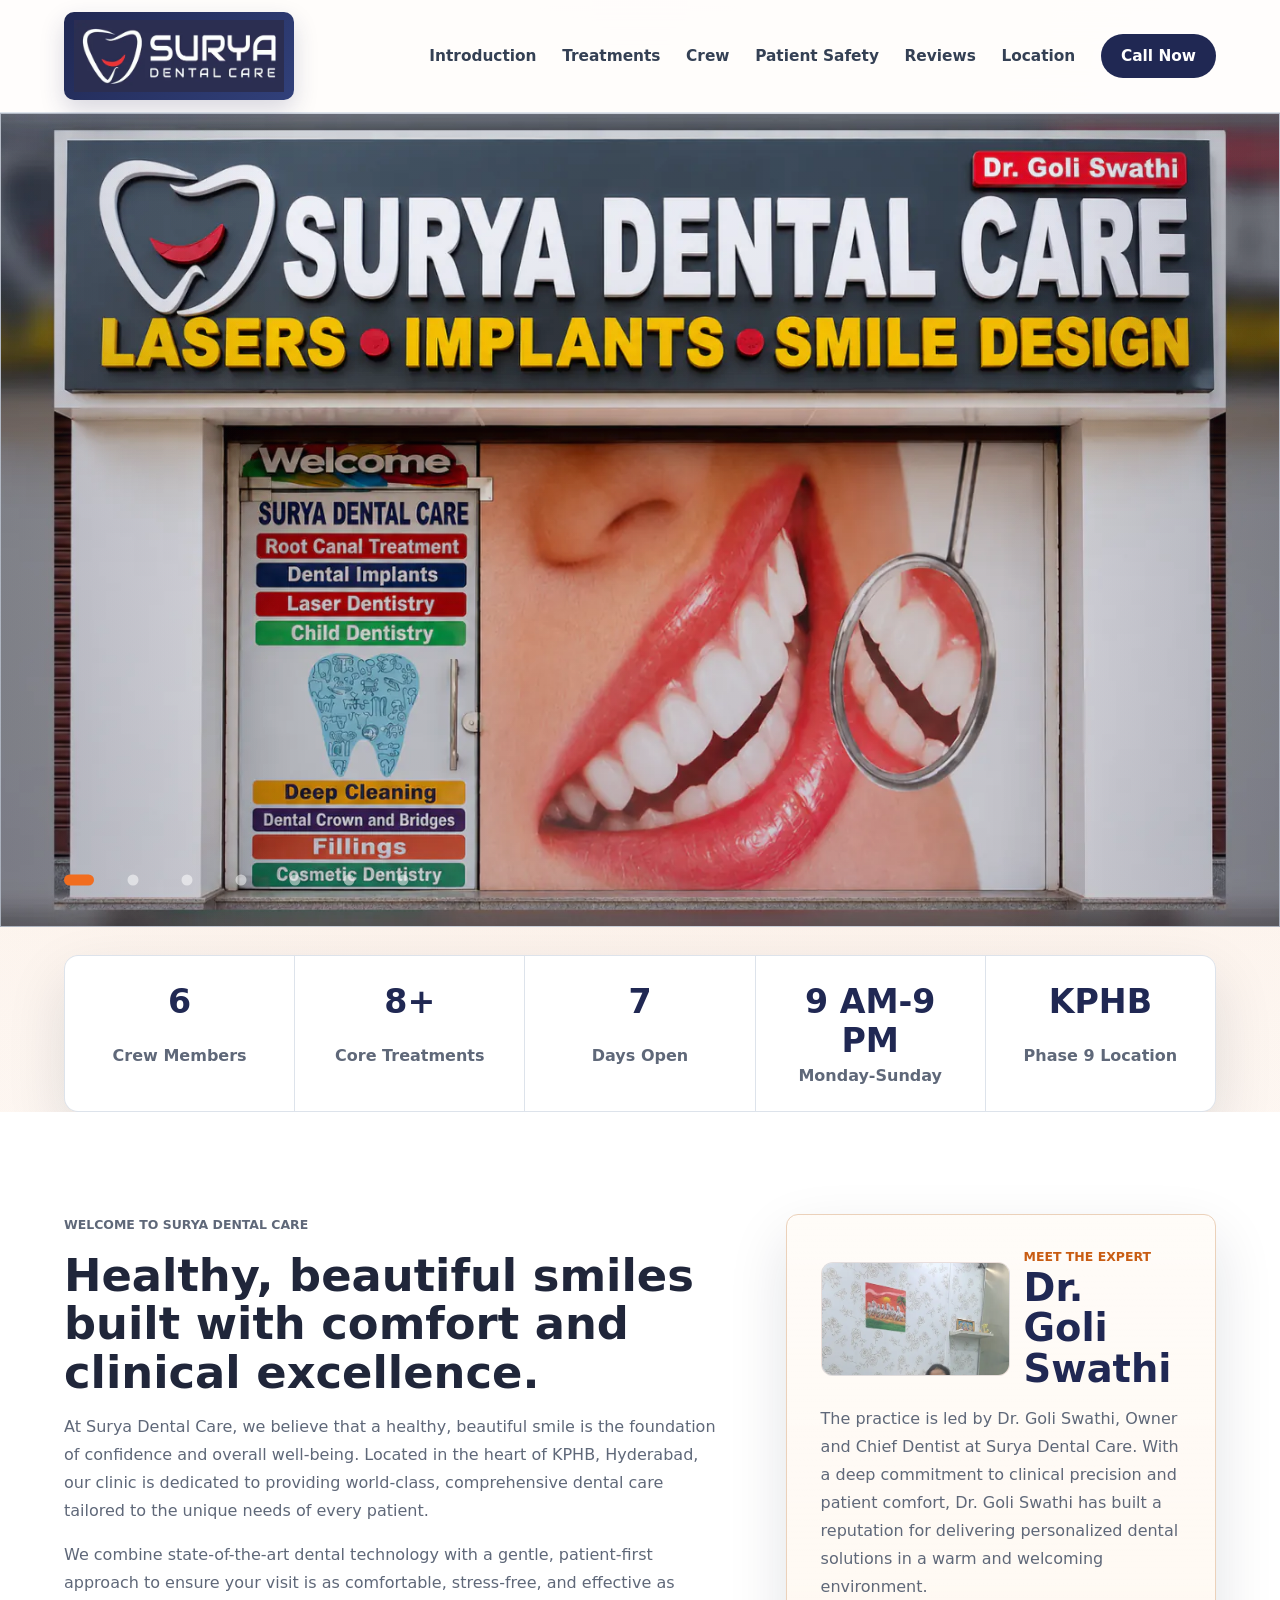
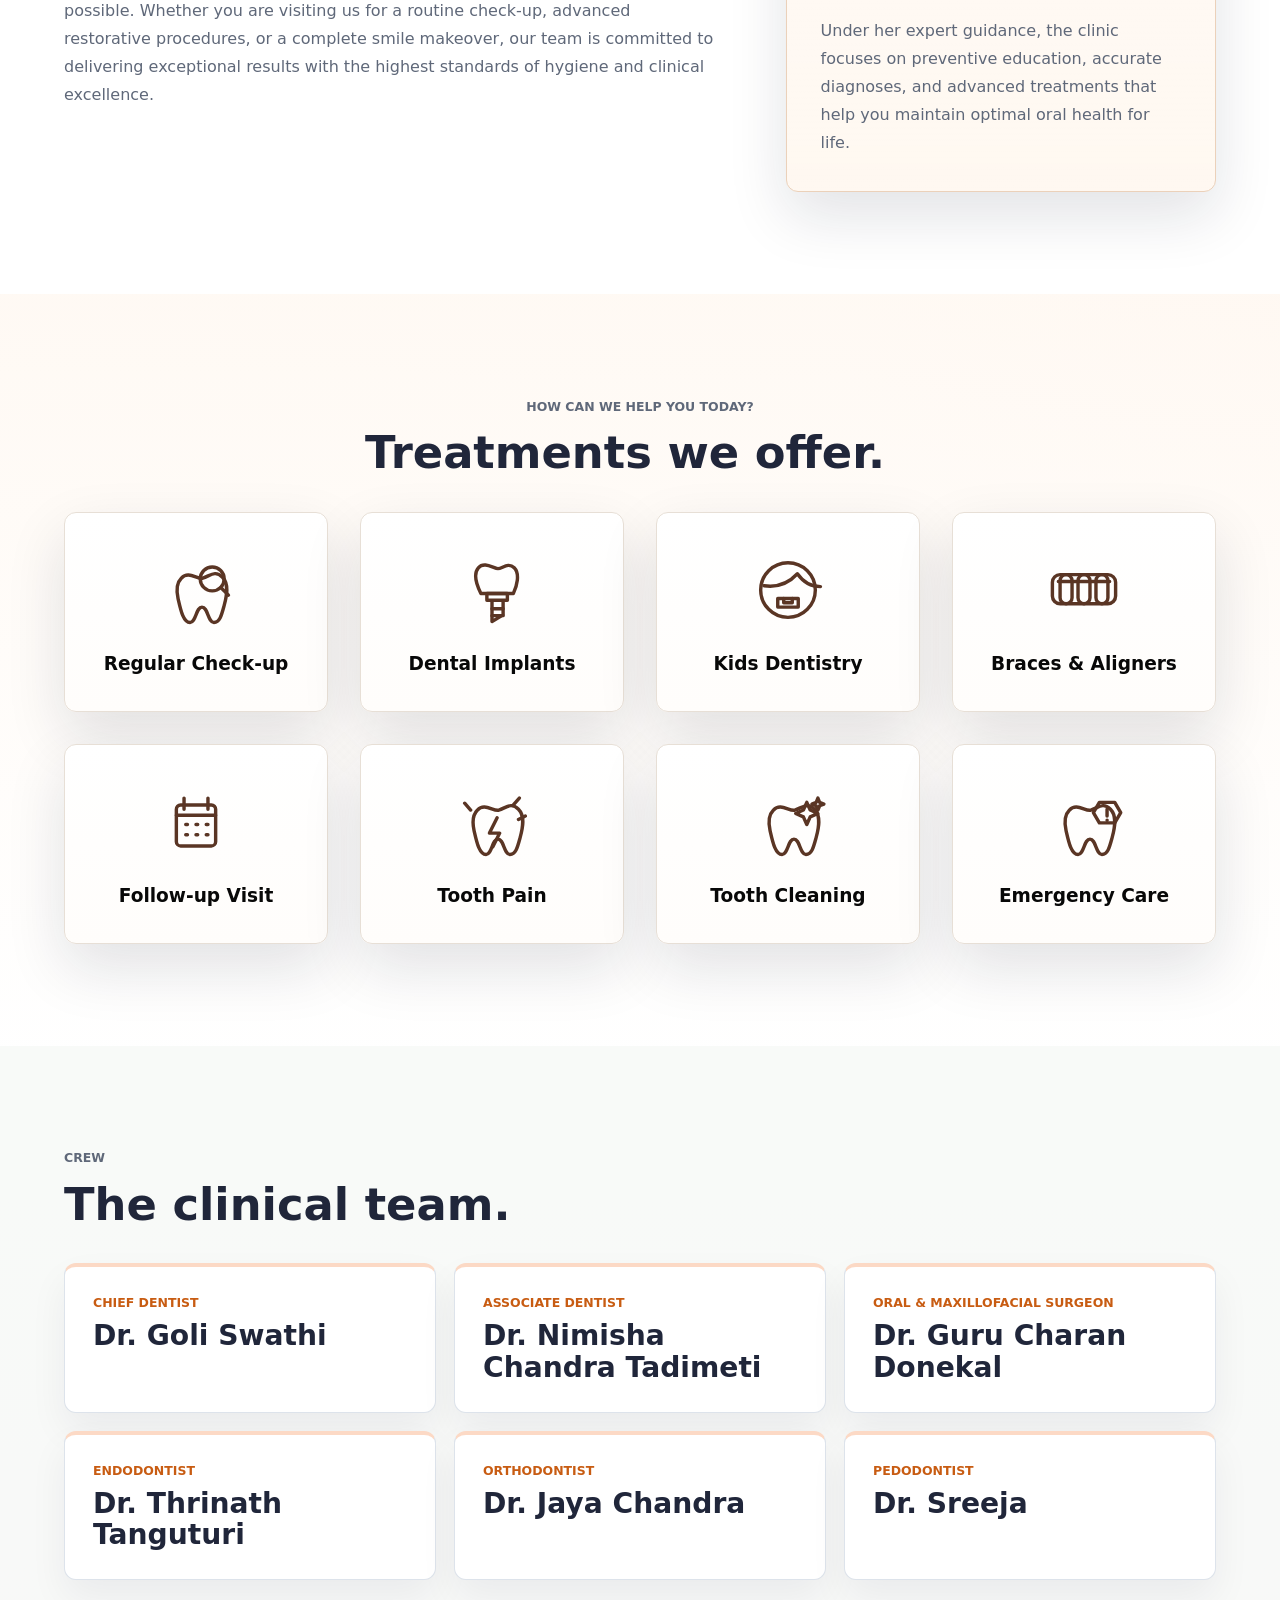
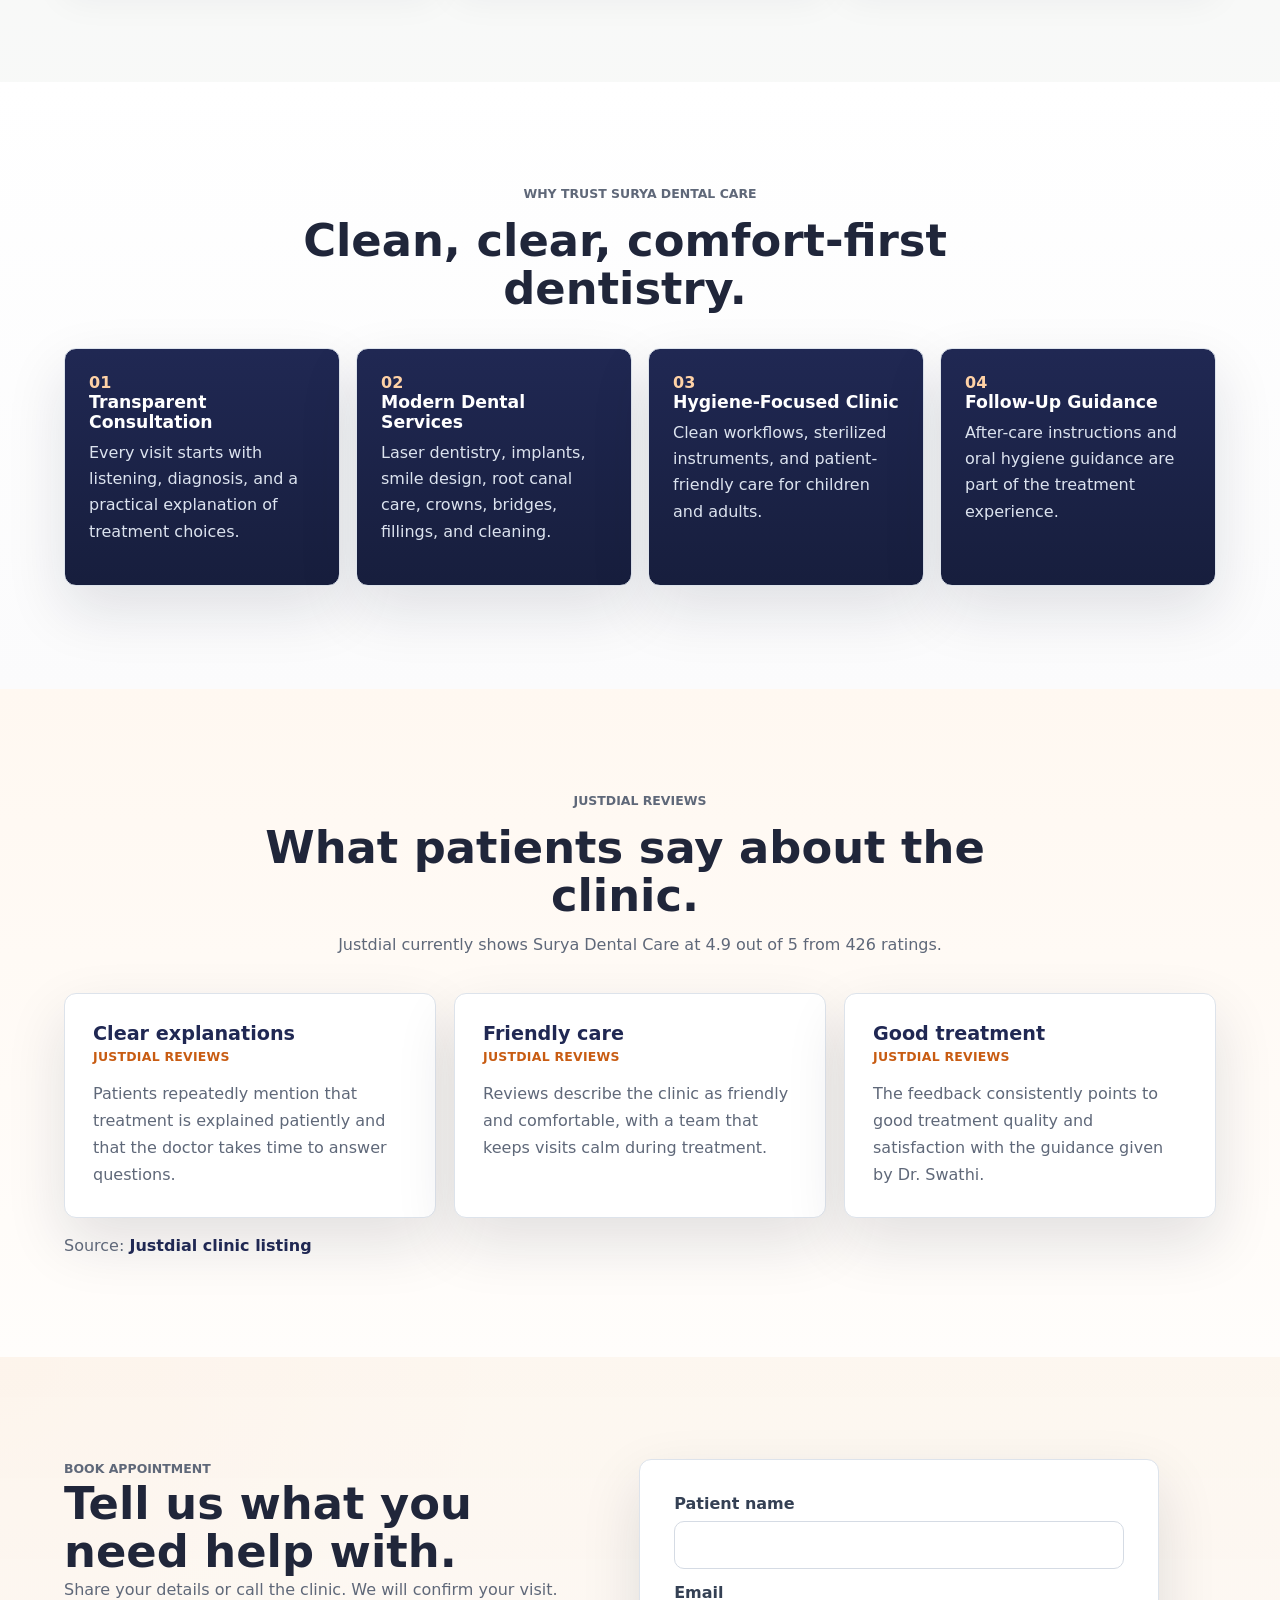
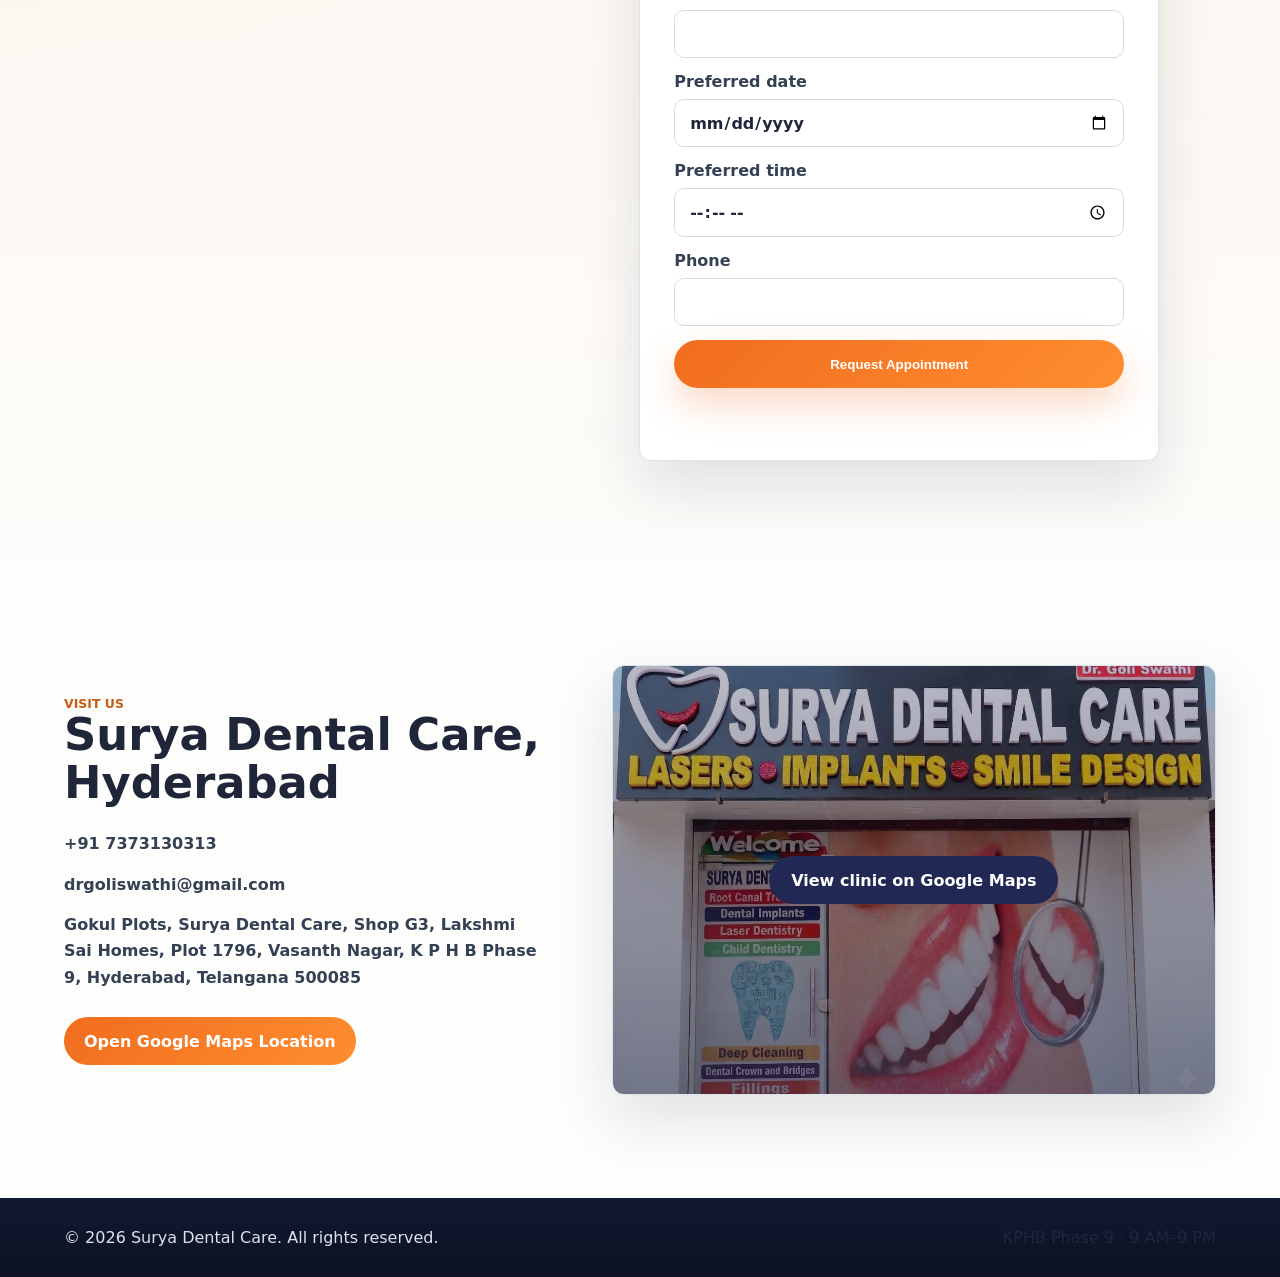
==== public/index.html @ 33db3f3d "Add the Surya Dental Care website for GitHub hosting. This is the first commit so the empty remote c" ====
<!doctype html>
<html lang="en">
  <head>
    <meta charset="utf-8">
    <meta name="viewport" content="width=device-width, initial-scale=1">
    <title>Surya Dental Care | Dental Clinic in KPHB, Hyderabad</title>
    <meta
      name="description"
      content="Surya Dental Care in KPHB Phase 9, Hyderabad offers laser dentistry, implants, smile design, root canal treatment, kids dentistry, crowns, bridges, fillings, and preventive care."
    >
    <link rel="icon" type="image/png" href="assets/surya-logo.png">
    <link rel="preload" as="image" type="image/webp" href="assets/premium-slide-1.webp" imagesrcset="assets/premium-slide-1-800.webp 800w, assets/premium-slide-1.webp 1600w" imagesizes="100vw" fetchpriority="high">
    <link rel="stylesheet" href="styles.css?v=20">
  </head>
  <body>
    <header class="site-header" data-header>
      <a class="brand" href="#home" aria-label="Surya Dental Care home">
        <img class="brand-logo" src="assets/surya-logo.webp" width="520" height="177" alt="Surya Dental Care" decoding="async">
      </a>

      <button class="menu-toggle" type="button" aria-expanded="false" aria-controls="site-nav" data-menu-toggle>
        <span class="sr-only">Toggle navigation</span>
        <span></span>
        <span></span>
        <span></span>
      </button>

      <nav class="site-nav" id="site-nav" data-nav>
        <a href="#intro">Introduction</a>
        <a href="#treatments">Treatments</a>
        <a href="#crew">Crew</a>
        <a href="#safety">Patient Safety</a>
        <a href="#reviews">Reviews</a>
        <a href="#location">Location</a>
        <a class="nav-cta" href="tel:+917373130313">Call Now</a>
      </nav>
    </header>

    <main id="home">
      <section class="hero">
        <div class="hero-slider" aria-label="Surya Dental Care highlights" data-slider>
          <article class="hero-slide photo-slide active" data-slide>
            <img class="slide-photo" src="assets/premium-slide-1.webp" srcset="assets/premium-slide-1-800.webp 800w, assets/premium-slide-1.webp 1600w" sizes="100vw" width="1600" height="900" alt="Surya Dental Care clinic highlights" fetchpriority="high" decoding="async">
          </article>

          <article class="hero-slide photo-slide" data-slide>
            <img class="slide-photo" data-src="assets/premium-slide-2.webp" data-srcset="assets/premium-slide-2-800.webp 800w, assets/premium-slide-2.webp 1600w" data-sizes="100vw" width="1600" height="900" alt="Surya Dental Care treatments" decoding="async">
          </article>

          <article class="hero-slide photo-slide" data-slide>
            <img class="slide-photo" data-src="assets/premium-slide-3.webp" data-srcset="assets/premium-slide-3-800.webp 800w, assets/premium-slide-3.webp 1600w" data-sizes="100vw" width="1600" height="900" alt="Surya Dental Care implants and smile design" decoding="async">
          </article>

          <article class="hero-slide photo-slide" data-slide>
            <img class="slide-photo" data-src="assets/premium-slide-4.webp" data-srcset="assets/premium-slide-4-800.webp 800w, assets/premium-slide-4.webp 1600w" data-sizes="100vw" width="1600" height="900" alt="Surya Dental Care patient care" decoding="async">
          </article>

          <article class="hero-slide photo-slide" data-slide>
            <img class="slide-photo" data-src="assets/premium-slide-5.webp" data-srcset="assets/premium-slide-5-800.webp 800w, assets/premium-slide-5.webp 1600w" data-sizes="100vw" width="1600" height="900" alt="Surya Dental Care clinic services" decoding="async">
          </article>

          <article class="hero-slide photo-slide" data-slide>
            <img class="slide-photo" data-src="assets/premium-slide-6.webp" data-srcset="assets/premium-slide-6-800.webp 800w, assets/premium-slide-6.webp 1600w" data-sizes="100vw" width="1600" height="900" alt="Surya Dental Care team" decoding="async">
          </article>

          <article class="hero-slide photo-slide" data-slide>
            <img class="slide-photo" data-src="assets/premium-slide-7.webp" data-srcset="assets/premium-slide-7-800.webp 800w, assets/premium-slide-7.webp 1600w" data-sizes="100vw" width="1600" height="900" alt="Surya Dental Care KPHB clinic" decoding="async">
          </article>

          <div class="slider-dots" aria-label="Homepage slideshow controls">
            <button class="active" type="button" aria-label="Show presentation slide 1" data-slide-dot></button>
            <button type="button" aria-label="Show presentation slide 2" data-slide-dot></button>
            <button type="button" aria-label="Show presentation slide 3" data-slide-dot></button>
            <button type="button" aria-label="Show presentation slide 4" data-slide-dot></button>
            <button type="button" aria-label="Show presentation slide 5" data-slide-dot></button>
            <button type="button" aria-label="Show presentation slide 6" data-slide-dot></button>
            <button type="button" aria-label="Show presentation slide 7" data-slide-dot></button>
          </div>
        </div>
      </section>

      <section class="stats-strip" aria-label="Clinic highlights">
        <article>
          <strong>6</strong>
          <span>Crew Members</span>
        </article>
        <article>
          <strong>8+</strong>
          <span>Core Treatments</span>
        </article>
        <article>
          <strong>7</strong>
          <span>Days Open</span>
        </article>
        <article>
          <strong>9 AM-9 PM</strong>
          <span>Monday-Sunday</span>
        </article>
        <article>
          <strong>KPHB</strong>
          <span>Phase 9 Location</span>
        </article>
      </section>

      <section class="section intro" id="intro">
        <div class="intro-copy">
          <p class="eyebrow">Welcome to Surya Dental Care</p>
          <h1>Healthy, beautiful smiles built with comfort and clinical excellence.</h1>
          <p>
            At Surya Dental Care, we believe that a healthy, beautiful smile is the foundation of
            confidence and overall well-being. Located in the heart of KPHB, Hyderabad, our clinic is
            dedicated to providing world-class, comprehensive dental care tailored to the unique needs
            of every patient.
          </p>
          <p>
            We combine state-of-the-art dental technology with a gentle, patient-first approach to
            ensure your visit is as comfortable, stress-free, and effective as possible. Whether you
            are visiting us for a routine check-up, advanced restorative procedures, or a complete
            smile makeover, our team is committed to delivering exceptional results with the highest
            standards of hygiene and clinical excellence.
          </p>
        </div>
        <div class="intro-card">
          <div class="expert-header">
            <div class="expert-photo">
              <img src="assets/dr-goli-swathi.webp" width="480" height="640" alt="Dr. Goli Swathi at Surya Dental Care" loading="lazy" decoding="async">
            </div>
            <div class="expert-title">
              <span>Meet the Expert</span>
              <h3>Dr. Goli Swathi</h3>
            </div>
          </div>
          <p>
            The practice is led by Dr. Goli Swathi, Owner and Chief Dentist at Surya Dental Care. With a
            deep commitment to clinical precision and patient comfort, Dr. Goli Swathi has built a reputation
            for delivering personalized dental solutions in a warm and welcoming environment.
          </p>
          <p>
            Under her expert guidance, the clinic focuses on preventive education, accurate diagnoses,
            and advanced treatments that help you maintain optimal oral health for life.
          </p>
        </div>
      </section>

      <section class="section help" id="treatments">
        <div class="section-heading center">
          <p class="eyebrow">How can we help you today?</p>
          <h2>Treatments we offer.</h2>
        </div>
        <div class="help-grid">
          <article>
            <svg class="treatment-icon" viewBox="0 0 96 96" aria-hidden="true">
              <path d="M31 34c8-9 19 2 25 0 8-2 14-10 23-1 8 8 5 22 2 33-3 11-5 20-12 20-7 0-7-18-14-18s-7 18-14 18c-8 0-11-15-14-28-2-9-2-18 4-24Z"/>
              <circle cx="67" cy="35" r="14"/>
              <path d="m77 45 9 9"/>
            </svg>
            <h3>Regular Check-up</h3>
          </article>
          <article>
            <svg class="treatment-icon" viewBox="0 0 96 96" aria-hidden="true">
              <path d="M32 22c7-8 18 1 23 1s12-8 19-1c7 7 3 22-1 30H35c-5-10-9-23-3-30Z"/>
              <path d="M42 52h24v8H42zM48 60v25l13-8V60"/>
              <path d="M48 70h13M48 78h13"/>
            </svg>
            <h3>Dental Implants</h3>
          </article>
          <article>
            <svg class="treatment-icon" viewBox="0 0 96 96" aria-hidden="true">
              <circle cx="48" cy="48" r="32"/>
              <path d="M20 43c14 2 27-1 39-14 7 10 16 15 27 15"/>
              <path d="M36 58h24v10H36z"/>
              <path d="M43 58v5h10v-5"/>
            </svg>
            <h3>Kids Dentistry</h3>
          </article>
          <article>
            <svg class="treatment-icon" viewBox="0 0 96 96" aria-hidden="true">
              <path d="M18 38h60M20 30h56c5 0 9 4 9 9v16c0 5-4 9-9 9H20c-5 0-9-4-9-9V39c0-5 4-9 9-9Z"/>
              <rect x="20" y="30" width="14" height="34" rx="7"/>
              <rect x="41" y="30" width="14" height="34" rx="7"/>
              <rect x="62" y="30" width="14" height="34" rx="7"/>
            </svg>
            <h3>Braces & Aligners</h3>
          </article>
          <article>
            <svg class="treatment-icon" viewBox="0 0 96 96" aria-hidden="true">
              <rect x="25" y="28" width="46" height="48" rx="5"/>
              <path d="M25 40h46M34 20v13M62 20v13"/>
              <path d="M36 51h2M48 51h2M60 51h2M36 63h2M48 63h2M60 63h2"/>
            </svg>
            <h3>Follow-up Visit</h3>
          </article>
          <article>
            <svg class="treatment-icon" viewBox="0 0 96 96" aria-hidden="true">
              <path d="M31 34c8-9 19 2 25 0 8-2 14-10 23-1 8 8 5 22 2 33-3 11-5 20-12 20-7 0-7-18-14-18s-7 18-14 18c-8 0-11-15-14-28-2-9-2-18 4-24Z"/>
              <path d="m54 43-9 18h12l-8 16"/>
              <path d="m23 34-7-8M73 28l7-8M79 45l8-4"/>
            </svg>
            <h3>Tooth Pain</h3>
          </article>
          <article>
            <svg class="treatment-icon" viewBox="0 0 96 96" aria-hidden="true">
              <path d="M31 34c8-9 19 2 25 0 8-2 14-10 23-1 8 8 5 22 2 33-3 11-5 20-12 20-7 0-7-18-14-18s-7 18-14 18c-8 0-11-15-14-28-2-9-2-18 4-24Z"/>
              <path d="m70 25 4 9 9 4-9 4-4 9-4-9-9-4 9-4 4-9ZM83 20l2 5 5 2-5 2-2 5-2-5-5-2 5-2 2-5Z"/>
            </svg>
            <h3>Tooth Cleaning</h3>
          </article>
          <article>
            <svg class="treatment-icon" viewBox="0 0 96 96" aria-hidden="true">
              <path d="M31 34c8-9 19 2 25 0 8-2 14-10 23-1 8 8 5 22 2 33-3 11-5 20-12 20-7 0-7-18-14-18s-7 18-14 18c-8 0-11-15-14-28-2-9-2-18 4-24Z"/>
              <path d="M66 25h18l7 12-7 12H66l-7-12 7-12Z"/>
              <path d="M75 33v8M75 46h.1"/>
            </svg>
            <h3>Emergency Care</h3>
          </article>
        </div>
      </section>

      <section class="section doctors" id="crew">
        <div class="section-heading">
          <p class="eyebrow">Crew</p>
          <h2>The clinical team.</h2>
        </div>
        <div class="doctor-grid">
          <article>
            <span>Chief Dentist</span>
            <h3>Dr. Goli Swathi</h3>
          </article>
          <article>
            <span>Associate Dentist</span>
            <h3>Dr. Nimisha Chandra Tadimeti</h3>
          </article>
          <article>
            <span>Oral & Maxillofacial Surgeon</span>
            <h3>Dr. Guru Charan Donekal</h3>
          </article>
          <article>
            <span>Endodontist</span>
            <h3>Dr. Thrinath Tanguturi</h3>
          </article>
          <article>
            <span>Orthodontist</span>
            <h3>Dr. Jaya Chandra</h3>
          </article>
          <article>
            <span>Pedodontist</span>
            <h3>Dr. Sreeja</h3>
          </article>
        </div>
      </section>

      <section class="section safety" id="safety">
        <div class="section-heading center">
          <p class="eyebrow">Why trust Surya Dental Care</p>
          <h2>Clean, clear, comfort-first dentistry.</h2>
        </div>
        <div class="trust-grid">
          <article>
            <span>01</span>
            <h3>Transparent Consultation</h3>
            <p>Every visit starts with listening, diagnosis, and a practical explanation of treatment choices.</p>
          </article>
          <article>
            <span>02</span>
            <h3>Modern Dental Services</h3>
            <p>Laser dentistry, implants, smile design, root canal care, crowns, bridges, fillings, and cleaning.</p>
          </article>
          <article>
            <span>03</span>
            <h3>Hygiene-Focused Clinic</h3>
            <p>Clean workflows, sterilized instruments, and patient-friendly care for children and adults.</p>
          </article>
          <article>
            <span>04</span>
            <h3>Follow-Up Guidance</h3>
            <p>After-care instructions and oral hygiene guidance are part of the treatment experience.</p>
          </article>
        </div>
      </section>

      <section class="section reviews" id="reviews" aria-labelledby="reviews-title">
        <div class="section-heading center">
          <p class="eyebrow">Justdial reviews</p>
          <h2 id="reviews-title">What patients say about the clinic.</h2>
          <p class="reviews-summary">
            Justdial currently shows Surya Dental Care at 4.9 out of 5 from 426 ratings.
          </p>
        </div>

        <div class="reviews-grid">
          <article>
            <div class="review-meta">
              <strong>Clear explanations</strong>
              <span>Justdial reviews</span>
            </div>
            <p>
              Patients repeatedly mention that treatment is explained patiently and that the doctor
              takes time to answer questions.
            </p>
          </article>
          <article>
            <div class="review-meta">
              <strong>Friendly care</strong>
              <span>Justdial reviews</span>
            </div>
            <p>
              Reviews describe the clinic as friendly and comfortable, with a team that keeps visits
              calm during treatment.
            </p>
          </article>
          <article>
            <div class="review-meta">
              <strong>Good treatment</strong>
              <span>Justdial reviews</span>
            </div>
            <p>
              The feedback consistently points to good treatment quality and satisfaction with the
              guidance given by Dr. Swathi.
            </p>
          </article>
        </div>

        <p class="reviews-source">
          Source: <a href="https://www.justdial.com/Hyderabad/Surya-Dental-Care-Near-Gokul-Plots-KPHB-Colony/040PXX40-XX40-190926185141-M7M2_BZDET" target="_blank" rel="noopener">Justdial clinic listing</a>
        </p>
      </section>

      <section class="section appointment" id="appointment">
        <div class="appointment-copy">
          <p class="eyebrow">Book appointment</p>
          <h2>Tell us what you need help with.</h2>
          <p>Share your details or call the clinic. We will confirm your visit.</p>
        </div>

          <form class="appointment-form" action="/api/appointments" method="post" data-appointment-form>
          <label>
            Patient name
            <input type="text" name="patient_name" autocomplete="name" required>
          </label>
          <label>
            Email
            <input type="email" name="email" autocomplete="email" required>
          </label>
          <label>
            Preferred date
            <input type="date" name="preferred_date" required>
          </label>
          <label>
            Preferred time
            <input type="time" name="preferred_time" required>
          </label>
          <label>
            Phone
            <input type="tel" name="phone" autocomplete="tel" required>
          </label>
          <button class="button primary" type="submit">Request Appointment</button>
          <p class="form-status" aria-live="polite" data-appointment-status></p>
        </form>
      </section>

      <section class="section contact" id="location">
        <div class="contact-copy">
          <p class="eyebrow">Visit us</p>
          <h2>Surya Dental Care, Hyderabad</h2>
          <div class="contact-list">
            <a href="tel:+917373130313">+91 7373130313</a>
            <a href="mailto:drgoliswathi@gmail.com">drgoliswathi@gmail.com</a>
            <span>Gokul Plots, Surya Dental Care, Shop G3, Lakshmi Sai Homes, Plot 1796, Vasanth Nagar, K P H B Phase 9, Hyderabad, Telangana 500085</span>
          </div>
          <a
            class="map-link"
            href="https://www.google.com/maps/search/?api=1&query=Gokul%20Plots%2C%20Surya%20Dental%20Care%2C%20Shop%20G3%2C%20Lakshmi%20Sai%20Homes%2C%20Plot%201796%2C%20Vasanth%20Nagar%2C%20K%20P%20H%20B%20Phase%209%2C%20Hyderabad%2C%20Telangana%20500085"
            target="_blank"
            rel="noopener"
          >
            Open Google Maps Location
          </a>
        </div>

        <div
          class="map-panel"
          data-map-facade
          data-map-src="https://www.google.com/maps?q=Gokul%20Plots%2C%20Surya%20Dental%20Care%2C%20Shop%20G3%2C%20Lakshmi%20Sai%20Homes%2C%20Plot%201796%2C%20Vasanth%20Nagar%2C%20K%20P%20H%20B%20Phase%209%2C%20Hyderabad%2C%20Telangana%20500085&output=embed"
        >
          <button class="map-load" type="button" data-load-map>
            View clinic on Google Maps
          </button>
        </div>
      </section>
    </main>

    <footer class="site-footer">
      <p>&copy; <span data-year></span> Surya Dental Care. All rights reserved.</p>
      <span>KPHB Phase 9 · 9 AM–9 PM</span>
    </footer>

    <script src="script.js"></script>
  </body>
</html>
---- public/styles.css ----
:root {
  --ink: #20263a;
  --muted: #5f6879;
  --navy: #202853;
  --navy-dark: #12172f;
  --orange: #f16d1f;
  --orange-dark: #c85c12;
  --cream: #fff6ec;
  --surface: #ffffff;
  --soft: #f7faf9;
  --line: #dde3eb;
  --shadow: 0 24px 60px rgba(18, 23, 47, 0.12);
}

* {
  box-sizing: border-box;
}

html {
  scroll-behavior: smooth;
}

body {
  margin: 0;
  color: var(--ink);
  font-family: ui-sans-serif, system-ui, -apple-system, BlinkMacSystemFont, "Segoe UI", sans-serif;
  background:
    radial-gradient(circle at top, rgba(241, 109, 31, 0.12), transparent 33%),
    linear-gradient(180deg, #fbf8f3 0%, #ffffff 28%, #f3efe8 100%);
}

body.nav-open {
  overflow: hidden;
}

a {
  color: inherit;
  text-decoration: none;
}

img {
  display: block;
  max-width: 100%;
}

.sr-only {
  position: absolute;
  width: 1px;
  height: 1px;
  padding: 0;
  margin: -1px;
  overflow: hidden;
  clip: rect(0, 0, 0, 0);
  white-space: nowrap;
  border: 0;
}

.site-header {
  position: sticky;
  top: 0;
  z-index: 20;
  display: flex;
  align-items: center;
  justify-content: space-between;
  min-height: 86px;
  padding: 12px clamp(18px, 5vw, 72px);
  background: rgba(255, 255, 255, 0.88);
  border-bottom: 1px solid var(--line);
  box-shadow: 0 12px 32px rgba(18, 23, 47, 0.08);
  backdrop-filter: blur(18px);
}

.brand-logo {
  width: clamp(178px, 18vw, 260px);
  height: auto;
  padding: 8px 10px;
  background: linear-gradient(135deg, var(--navy) 0%, #31407a 100%);
  border-radius: 10px;
  box-shadow: 0 10px 24px rgba(41, 46, 92, 0.18);
}

.site-nav {
  display: flex;
  align-items: center;
  gap: clamp(14px, 2vw, 28px);
  color: #344054;
  font-size: 0.96rem;
  font-weight: 800;
}

.site-nav a {
  padding: 10px 0;
}

.nav-cta {
  display: inline-flex;
  align-items: center;
  min-height: 44px;
  padding: 0 20px !important;
  color: #fff;
  background: var(--navy);
  border-radius: 999px;
}

.menu-toggle {
  display: none;
  width: 44px;
  height: 44px;
  padding: 10px;
  background: #fff;
  border: 1px solid var(--line);
  border-radius: 999px;
}

.menu-toggle span:not(.sr-only) {
  display: block;
  height: 2px;
  margin: 5px 0;
  background: var(--ink);
}

.hero {
  min-height: calc(100svh - 86px);
  padding: 0;
  overflow: hidden;
  background: #0f1630;
  position: relative;
}

.hero::after {
  content: "";
  position: absolute;
  inset: 0;
  background:
    linear-gradient(180deg, rgba(15, 22, 48, 0.02) 0%, rgba(15, 22, 48, 0.1) 100%),
    linear-gradient(90deg, rgba(15, 22, 48, 0.16), transparent 22%, transparent 78%, rgba(15, 22, 48, 0.16));
  pointer-events: none;
}

.hero-slider,
.booking-panel,
.stats-strip,
.help-grid article,
.doctor-grid article,
.trust-grid article,
.appointment-form,
.map-panel {
  border: 1px solid var(--line);
  border-radius: 12px;
  box-shadow: var(--shadow);
}

.hero-slider {
  position: relative;
  width: 100%;
  min-height: calc(100svh - 86px);
  overflow: hidden;
  background: #0f1630;
  border-radius: 0;
}

.hero-slide {
  position: absolute;
  inset: 0;
  display: grid;
  align-items: end;
  padding: 0;
  color: #fff;
  opacity: 0;
  pointer-events: none;
  transform: translateX(18px);
  transition: opacity 420ms ease, transform 420ms ease;
}

.hero-slide.active {
  opacity: 1;
  pointer-events: auto;
  transform: translateX(0);
}

.slide-photo {
  position: absolute;
  inset: 0;
  width: 100%;
  height: 100%;
  object-fit: cover;
  object-position: center;
  background: var(--navy-dark);
}

.slide-copy {
  position: relative;
  z-index: 2;
  display: grid;
  gap: 16px;
  align-content: center;
  max-width: 720px;
}

.slide-copy .eyebrow {
  color: #ffd2a6;
}

.slide-copy h2 {
  color: #fff;
  font-size: clamp(2.2rem, 4.8vw, 4.8rem);
}

.slide-copy p {
  max-width: 620px;
  margin: 0;
  color: #e8eef4;
  font-size: clamp(1rem, 1.6vw, 1.24rem);
  line-height: 1.65;
}

.slide-copy .button {
  width: fit-content;
  margin-top: 8px;
}

.slider-dots {
  position: absolute;
  left: clamp(26px, 5vw, 56px);
  bottom: 24px;
  z-index: 3;
  display: flex;
  gap: 10px;
}

.slider-dots button {
  width: 44px;
  height: 44px;
  padding: 0;
  cursor: pointer;
  background: transparent;
  border: 0;
  position: relative;
}

.slider-dots button::after {
  content: "";
  position: absolute;
  left: 50%;
  top: 50%;
  width: 11px;
  height: 11px;
  background: rgba(255, 255, 255, 0.52);
  border-radius: 999px;
  transform: translate(-50%, -50%);
}

.slider-dots button.active::after {
  width: 30px;
  background: var(--orange);
}

.booking-panel {
  display: grid;
  grid-template-columns: minmax(0, 1fr) minmax(320px, 0.72fr) auto;
  gap: clamp(18px, 3vw, 34px);
  align-items: end;
  padding: clamp(22px, 3vw, 32px);
  background: linear-gradient(180deg, rgba(255, 255, 255, 0.94), rgba(255, 255, 255, 0.78));
  border-radius: 12px;
  position: relative;
  overflow: hidden;
}

.booking-panel::before {
  content: "";
  position: absolute;
  inset: 0;
  background: linear-gradient(120deg, rgba(241, 109, 31, 0.06), transparent 35%, rgba(32, 40, 83, 0.04));
  pointer-events: none;
}

.booking-section {
  padding: clamp(18px, 4vw, 34px) clamp(18px, 5vw, 72px) clamp(28px, 5vw, 54px);
  background: #fff;
}

.booking-copy {
  display: grid;
  gap: 12px;
  position: relative;
  z-index: 1;
}

.booking-copy p {
  margin-bottom: 0;
}

.eyebrow {
  margin: 0;
  color: var(--orange-dark);
  font-size: 0.78rem;
  font-weight: 900;
  text-transform: uppercase;
}

h1,
h2,
h3,
p {
  margin-top: 0;
}

h1 {
  max-width: 820px;
  margin-bottom: 0;
  font-size: clamp(1.85rem, 3.5vw, 3.1rem);
  line-height: 1.08;
  letter-spacing: 0;
}

h2 {
  max-width: 820px;
  margin-bottom: 0;
  font-size: clamp(1.85rem, 3.5vw, 3.1rem);
  line-height: 1.08;
  letter-spacing: 0;
}

h3 {
  margin-bottom: 8px;
  font-size: 1.08rem;
}

.booking-panel p,
.section-heading p,
.doctor-grid p,
.trust-grid p,
.appointment-copy p,
.contact-list {
  color: var(--muted);
  line-height: 1.65;
}

.quick-form,
.appointment-form {
  display: grid;
  gap: 14px;
}

.form-status {
  margin: 0;
  min-height: 1.5em;
  font-size: 0.98rem;
  font-weight: 700;
  color: var(--muted);
}

.form-status[data-state="success"] {
  color: #106b39;
}

.form-status[data-state="error"] {
  color: #b42318;
}

.form-status[data-state="loading"] {
  color: var(--navy);
}

label {
  display: grid;
  gap: 8px;
  color: #344054;
  font-weight: 800;
}

input,
select,
textarea {
  width: 100%;
  min-height: 48px;
  padding: 12px 14px;
  color: var(--ink);
  font: inherit;
  background: #fff;
  border: 1px solid #d5dbe4;
  border-radius: 10px;
  outline: none;
  transition: border-color 160ms ease, box-shadow 160ms ease, transform 160ms ease;
}

textarea {
  resize: vertical;
}

input:focus,
select:focus,
textarea:focus {
  border-color: var(--orange);
  box-shadow: 0 0 0 4px rgba(241, 109, 31, 0.14);
}

.button,
.map-link {
  display: inline-flex;
  align-items: center;
  justify-content: center;
  min-height: 48px;
  padding: 0 20px;
  border: 0;
  border-radius: 999px;
  font-weight: 900;
  cursor: pointer;
  transition: transform 160ms ease, box-shadow 160ms ease, background 160ms ease;
}

.button.primary {
  color: #fff;
  background: linear-gradient(135deg, var(--orange) 0%, #ff8d2f 100%);
  box-shadow: 0 16px 36px rgba(241, 109, 31, 0.26);
}

.button.primary:hover,
.button.primary:focus-visible,
.map-link:hover,
.map-link:focus-visible {
  background: linear-gradient(135deg, var(--orange-dark) 0%, #e56a18 100%);
  transform: translateY(-1px);
}

.panel-actions {
  display: grid;
  gap: 10px;
  padding-top: 6px;
  color: var(--navy);
  font-weight: 900;
}

.stats-strip {
  display: grid;
  grid-template-columns: repeat(5, 1fr);
  gap: 1px;
  margin: 28px clamp(18px, 5vw, 72px) 0;
  overflow: hidden;
  background: var(--line);
  border-radius: 14px;
}

.stats-strip article {
  display: grid;
  gap: 6px;
  padding: 26px 18px;
  text-align: center;
  background: #fff;
}

.stats-strip strong {
  color: var(--navy);
  font-size: clamp(1.5rem, 2.6vw, 2.3rem);
}

.stats-strip span {
  color: var(--muted);
  font-weight: 800;
}

.section {
  padding: clamp(66px, 8vw, 104px) clamp(18px, 5vw, 72px);
}

.section-heading {
  display: grid;
  gap: 12px;
  max-width: 850px;
  margin-bottom: 34px;
}

.section-heading.center {
  margin-inline: auto;
  text-align: center;
}

.intro {
  display: grid;
  grid-template-columns: minmax(0, 1.1fr) minmax(320px, 0.72fr);
  gap: clamp(28px, 5vw, 64px);
  align-items: start;
  background: #fff;
}

.intro-copy,
.intro-card {
  display: grid;
  gap: 16px;
}

.intro-copy p,
.intro-card p {
  margin-bottom: 0;
  color: var(--muted);
  line-height: 1.75;
}

.intro-card {
  padding: clamp(22px, 4vw, 34px);
  background:
    linear-gradient(180deg, rgba(255, 255, 255, 0.64), rgba(255, 255, 255, 0.26)),
    var(--cream);
  border: 1px solid #ebd1ba;
  border-radius: 12px;
  box-shadow: var(--shadow);
}

.expert-header {
  display: flex;
  align-items: center;
  gap: 14px;
}

.expert-photo {
  flex: 0 0 auto;
  width: 5cm;
  height: 3cm;
  overflow: hidden;
  border-radius: 12px;
  background: linear-gradient(135deg, rgba(32, 40, 83, 0.08), rgba(241, 109, 31, 0.08));
  border: 1px solid rgba(32, 40, 83, 0.08);
}

.expert-photo img {
  width: 100%;
  height: 100%;
  object-fit: cover;
  object-position: center top;
}

.expert-title {
  display: grid;
  gap: 4px;
}

.intro-card span {
  color: var(--orange-dark);
  font-size: 0.78rem;
  font-weight: 900;
  text-transform: uppercase;
}

.intro-card h3 {
  margin: 0;
  color: var(--navy);
  font-size: clamp(1.7rem, 3vw, 2.4rem);
  line-height: 1.05;
}

.help {
  background:
    linear-gradient(180deg, rgba(255, 249, 243, 0.92), rgba(255, 255, 255, 0.92)),
    radial-gradient(circle at top right, rgba(241, 109, 31, 0.08), transparent 30%);
}

.help-grid {
  display: grid;
  grid-template-columns: repeat(4, 1fr);
  gap: clamp(18px, 3vw, 32px);
  max-width: 1180px;
  margin-inline: auto;
}

.help-grid article {
  display: grid;
  min-height: 200px;
  place-items: center;
  align-content: center;
  gap: 22px;
  padding: 28px 22px;
  text-align: center;
  background: #fff;
  border-color: #e7dfd6;
  transition: transform 180ms ease, border-color 180ms ease;
  border-radius: 12px;
  background: linear-gradient(180deg, #ffffff 0%, #fffdfb 100%);
}

.help-grid article:hover {
  transform: translateY(-5px);
  border-color: rgba(245, 130, 32, 0.5);
}

.treatment-icon {
  width: 82px;
  height: 82px;
  fill: none;
  stroke: #5a3524;
  stroke-width: 4;
  stroke-linecap: round;
  stroke-linejoin: round;
}

.help-grid h3 {
  margin: 0;
  color: #080808;
  font-size: 1.16rem;
  font-weight: 900;
}

.doctors {
  background: rgba(247, 250, 249, 0.72);
}

.doctor-grid {
  display: grid;
  grid-template-columns: repeat(3, minmax(0, 1fr));
  gap: 18px;
}

.doctor-grid article {
  padding: 28px;
  background: #fff;
  display: grid;
  gap: 10px;
  align-content: start;
  min-height: 148px;
  border-top: 4px solid rgba(241, 109, 31, 0.26);
  border-radius: 12px;
  box-shadow: 0 18px 38px rgba(18, 23, 47, 0.06);
}

.doctor-grid span {
  color: var(--orange-dark);
  font-size: 0.78rem;
  font-weight: 900;
  text-transform: uppercase;
}

.doctor-grid h3 {
  margin: 0;
  font-size: clamp(1.38rem, 2.2vw, 1.85rem);
  line-height: 1.12;
}

.safety {
  background: linear-gradient(180deg, #ffffff 0%, #fbfbfc 100%);
}

.reviews {
  background: linear-gradient(180deg, #fff8f1 0%, #fffdfb 100%);
}

.reviews-summary {
  max-width: 760px;
  margin: 0 auto;
  color: var(--muted);
  line-height: 1.7;
}

.reviews-grid {
  display: grid;
  grid-template-columns: repeat(3, minmax(0, 1fr));
  gap: 18px;
  max-width: 1180px;
  margin-inline: auto;
}

.reviews-grid article {
  padding: 28px;
  background: #fff;
  border: 1px solid var(--line);
  border-radius: 12px;
  box-shadow: var(--shadow);
  min-height: 100%;
}

.review-meta {
  display: grid;
  gap: 4px;
  margin-bottom: 16px;
}

.review-meta strong {
  color: var(--navy);
  font-size: 1.2rem;
  line-height: 1.2;
}

.review-meta span {
  color: var(--orange-dark);
  font-size: 0.78rem;
  font-weight: 900;
  text-transform: uppercase;
  letter-spacing: 0.02em;
}

.reviews-grid p {
  margin: 0;
  color: var(--muted);
  line-height: 1.7;
}

.reviews-source {
  max-width: 1180px;
  margin: 18px auto 0;
  color: var(--muted);
}

.reviews-source a {
  color: var(--navy);
  font-weight: 900;
}

.trust-grid {
  display: grid;
  grid-template-columns: repeat(4, 1fr);
  gap: 16px;
}

.trust-grid article {
  padding: 24px;
  background: linear-gradient(180deg, #202853 0%, #171e3d 100%);
  color: #fff;
  min-height: 100%;
  border-radius: 12px;
}

.trust-grid span {
  color: #ffd2a6;
  font-weight: 900;
}

.trust-grid p {
  color: #dce3ef;
}

.appointment {
  display: grid;
  grid-template-columns: minmax(0, 0.9fr) minmax(320px, 520px);
  gap: clamp(28px, 5vw, 72px);
  align-items: start;
  background:
    linear-gradient(180deg, rgba(255, 247, 239, 0.78), rgba(255, 255, 255, 0.74)),
    radial-gradient(circle at left top, rgba(241, 109, 31, 0.08), transparent 32%);
}

.appointment-form {
  padding: clamp(22px, 4vw, 34px);
  background: #fff;
  border-radius: 12px;
}

.contact {
  display: grid;
  grid-template-columns: minmax(0, 0.8fr) minmax(320px, 1fr);
  gap: clamp(28px, 5vw, 72px);
  align-items: stretch;
  background: rgba(255, 255, 255, 0.86);
}

.contact-copy {
  align-self: center;
}

.contact-list {
  display: grid;
  gap: 14px;
  margin-top: 24px;
  color: #344054;
  font-weight: 800;
}

.map-link {
  width: fit-content;
  margin-top: 26px;
  color: #fff;
  background: linear-gradient(135deg, var(--orange) 0%, #ff8d2f 100%);
}

.map-panel {
  min-height: 430px;
  overflow: hidden;
  background:
    linear-gradient(180deg, rgba(18, 23, 47, 0.28), rgba(18, 23, 47, 0.55)),
    url("assets/clinic-front-hero.webp") center/cover no-repeat;
  border-radius: 12px;
  display: grid;
  place-items: center;
}

.map-panel iframe {
  width: 100%;
  height: 100%;
  min-height: 430px;
  border: 0;
}

.map-panel:has(iframe) {
  display: block;
  background: #fff;
}

.map-load {
  z-index: 1;
  min-height: 48px;
  padding: 0 22px;
  color: #fff;
  font: inherit;
  font-weight: 800;
  cursor: pointer;
  background: var(--navy);
  border: 0;
  border-radius: 999px;
}

.map-load:hover,
.map-load:focus-visible {
  background: var(--navy-dark);
}

.map-load {
  z-index: 1;
  min-height: 48px;
  padding: 0 22px;
  color: #fff;
  font: inherit;
  font-weight: 800;
  cursor: pointer;
  background: var(--navy);
  border: 0;
  border-radius: 999px;
}

.site-footer {
  display: flex;
  align-items: center;
  justify-content: space-between;
  gap: 18px;
  padding: 30px clamp(18px, 5vw, 72px);
  background: linear-gradient(180deg, #121831 0%, #0d1123 100%);
}

.site-footer p,
.site-footer a {
  margin: 0;
  color: #dce3ef;
}

.site-footer a {
  font-weight: 900;
}

@media (max-width: 1060px) {
  .hero {
    min-height: calc(100svh - 74px);
  }

  .menu-toggle {
    display: block;
  }

  .site-nav {
    position: fixed;
    inset: 86px 16px auto;
    display: grid;
    gap: 0;
    padding: 10px;
    background: #fff;
    border: 1px solid var(--line);
    border-radius: 12px;
    box-shadow: var(--shadow);
    opacity: 0;
    pointer-events: none;
    transform: translateY(-12px);
    transition: opacity 180ms ease, transform 180ms ease;
  }

  .site-nav.open {
    opacity: 1;
    pointer-events: auto;
    transform: translateY(0);
  }

  .site-nav a {
    padding: 16px !important;
  }

  .nav-cta {
    justify-content: center;
  }

  .hero,
  .intro,
  .appointment,
  .contact {
    grid-template-columns: 1fr;
  }

  .reviews-grid {
    grid-template-columns: 1fr;
  }

  .doctor-grid {
    grid-template-columns: repeat(2, 1fr);
  }

  .help-grid,
  .trust-grid {
    grid-template-columns: repeat(2, 1fr);
  }
}

@media (max-width: 680px) {
  .site-header {
    min-height: 74px;
    padding: 10px 16px;
  }

  .hero-slider {
    min-height: calc(100svh - 74px);
  }

  .brand-logo {
    width: 174px;
  }

  .expert-header {
    align-items: flex-start;
  }

  .expert-photo {
    width: 4.2cm;
    height: 2.5cm;
  }

  .booking-panel {
    grid-template-columns: 1fr;
    padding: 20px;
  }

  .hero-slider {
    border-radius: 0;
  }

  .stats-strip,
  .help-grid,
  .doctor-grid,
  .trust-grid {
    grid-template-columns: 1fr;
  }

  .stats-strip {
    margin-inline: 16px;
  }

  .button,
  .map-link,
  .map-load {
    width: 100%;
  }

  .hero-slide {
    padding: 22px;
  }

  .slide-copy h2 {
    font-size: clamp(1.9rem, 8vw, 2.6rem);
  }

  .slide-copy .button {
    width: 100%;
  }

  .site-footer {
    align-items: stretch;
    flex-direction: column;
  }

  h1 {
    font-size: clamp(1.9rem, 8vw, 2.55rem);
  }
}

@media (prefers-reduced-motion: reduce) {
  html {
    scroll-behavior: auto;
  }

  .hero-slide,
  .site-nav,
  .help-grid article,
  .button,
  .map-link,
  input,
  select,
  textarea {
    transition: none;
  }
}
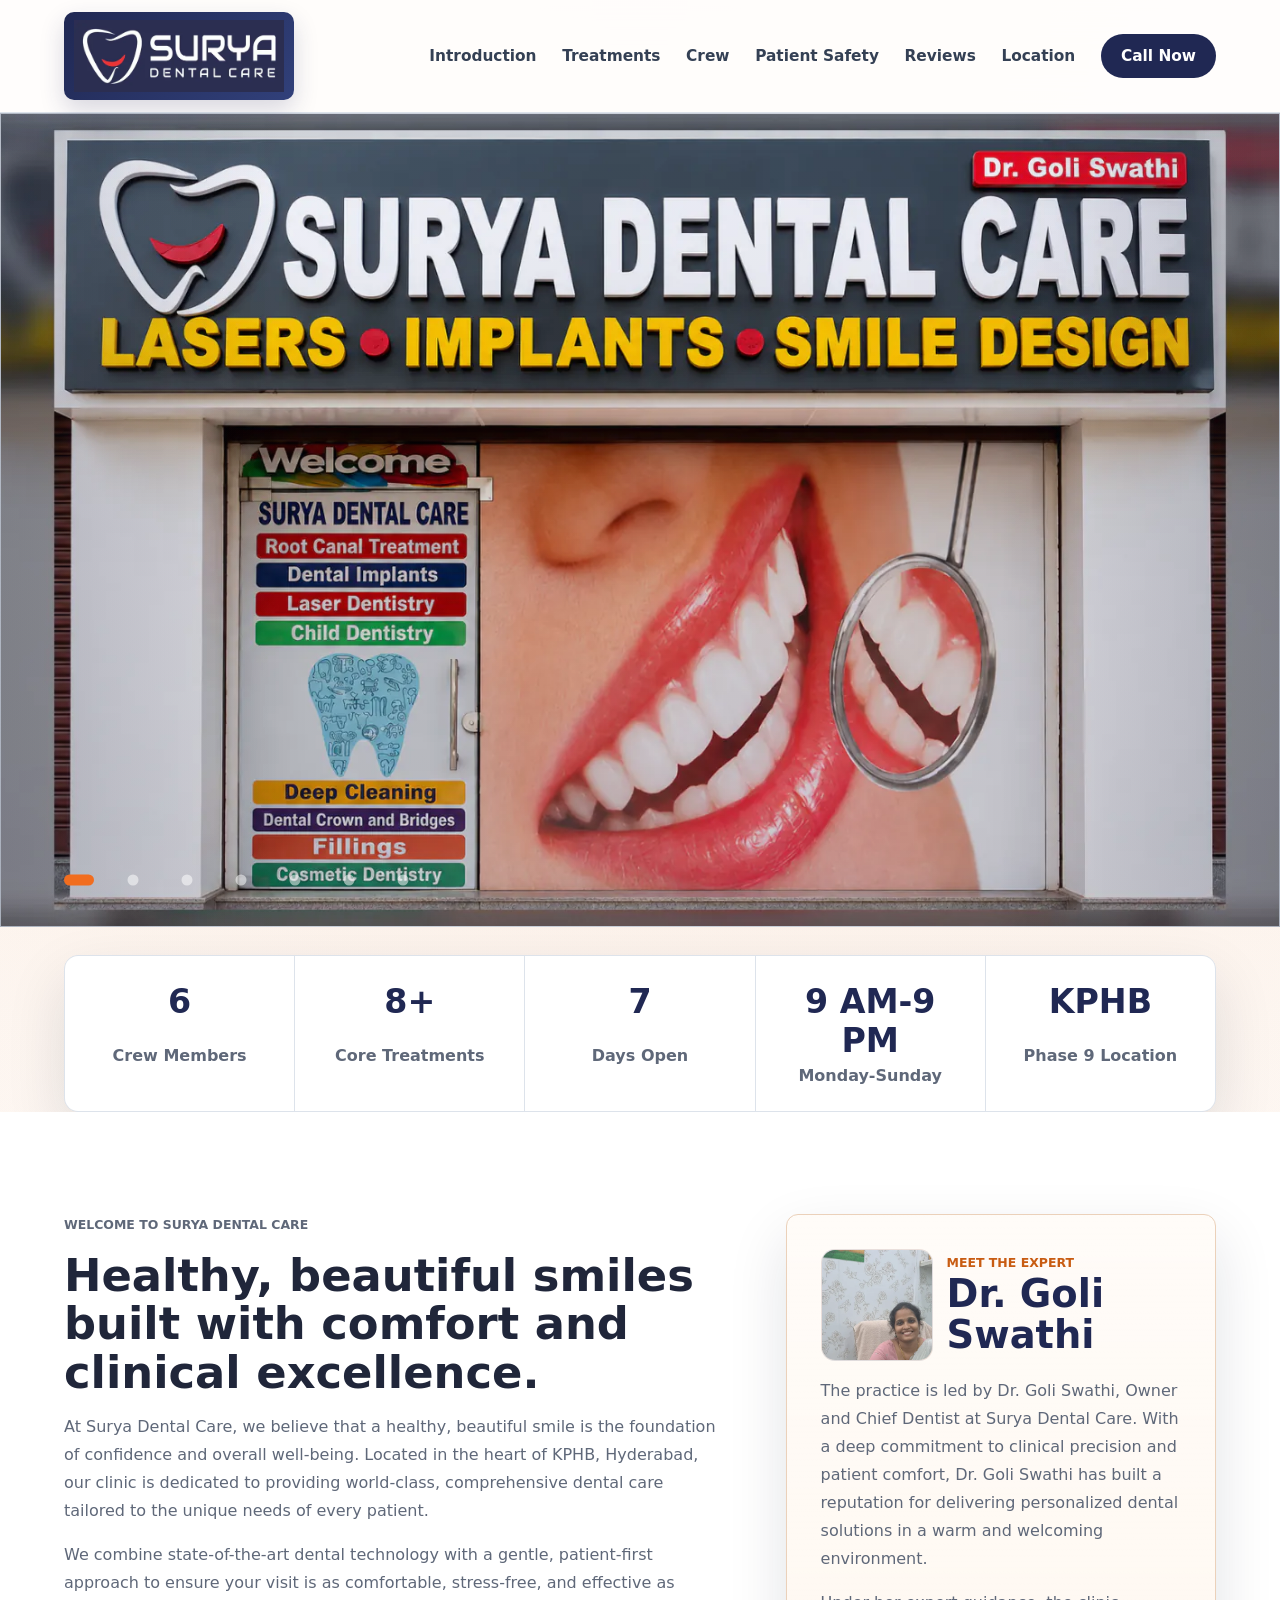
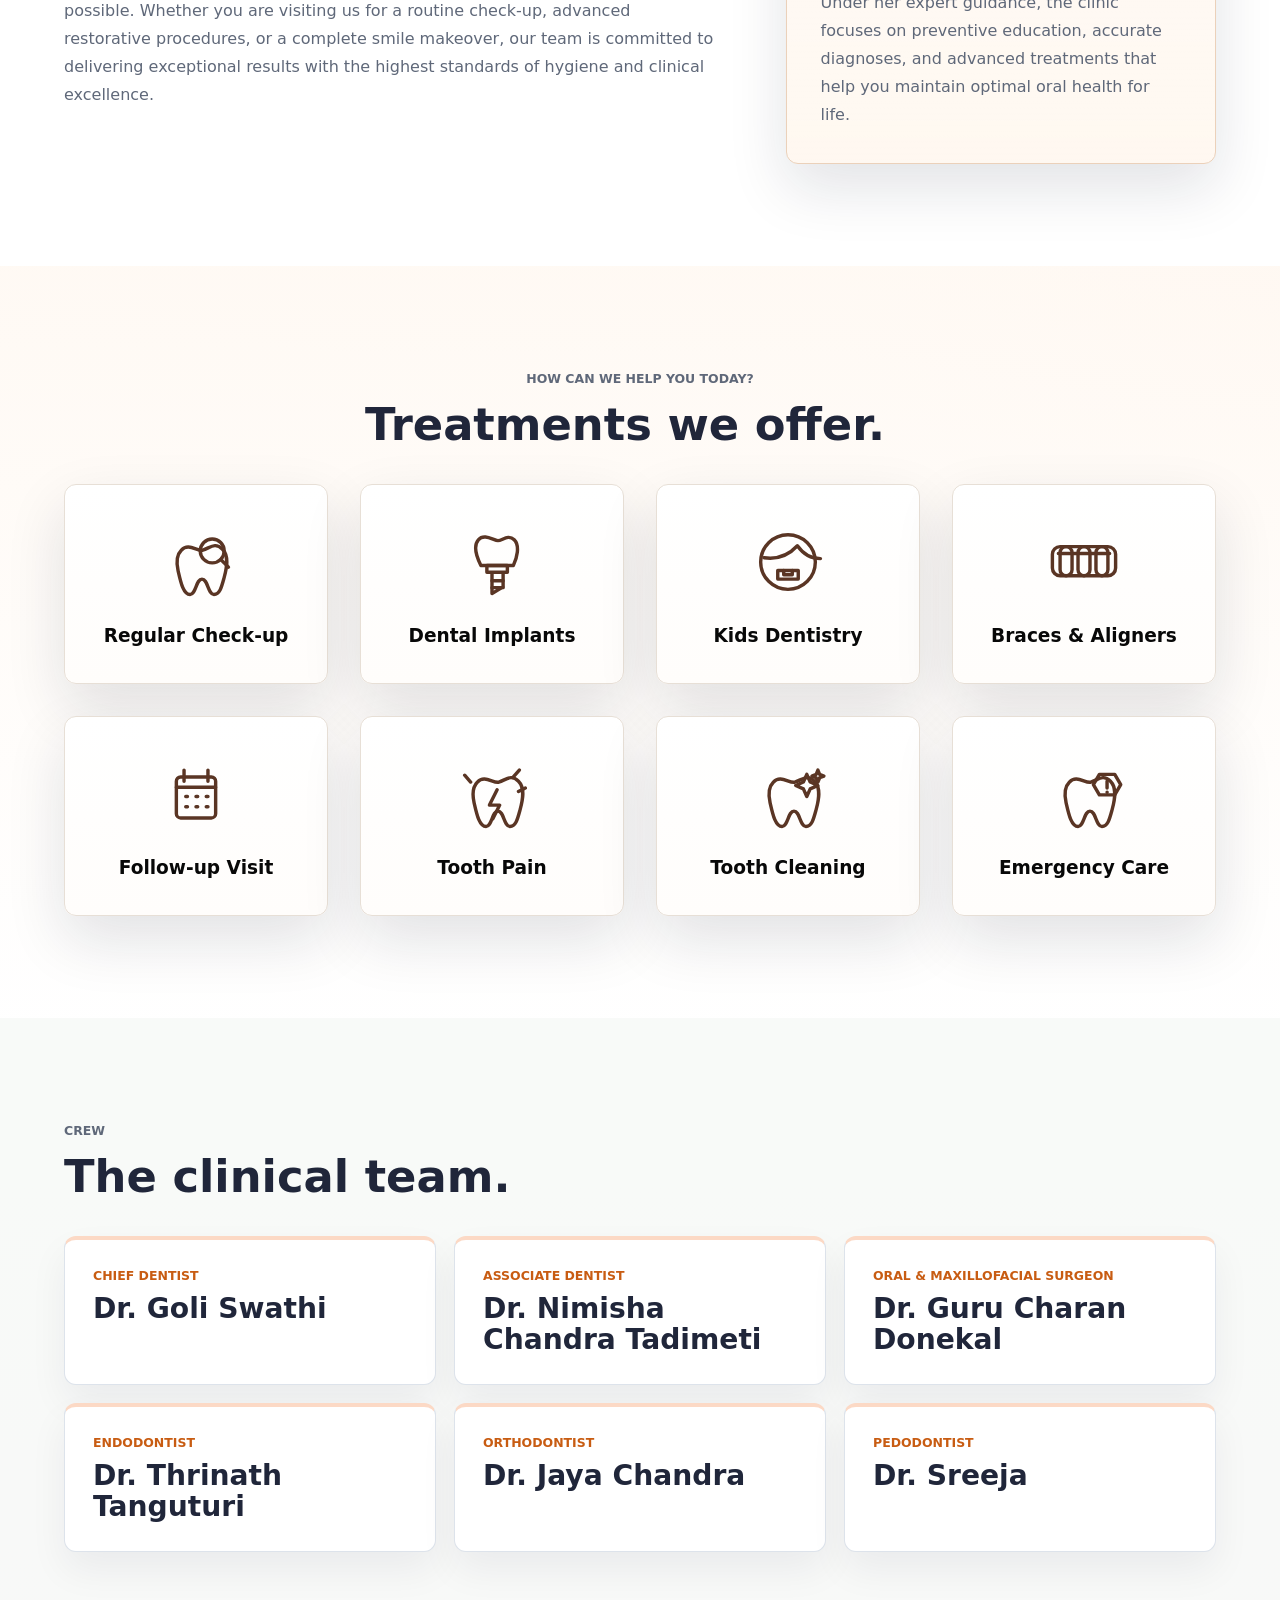
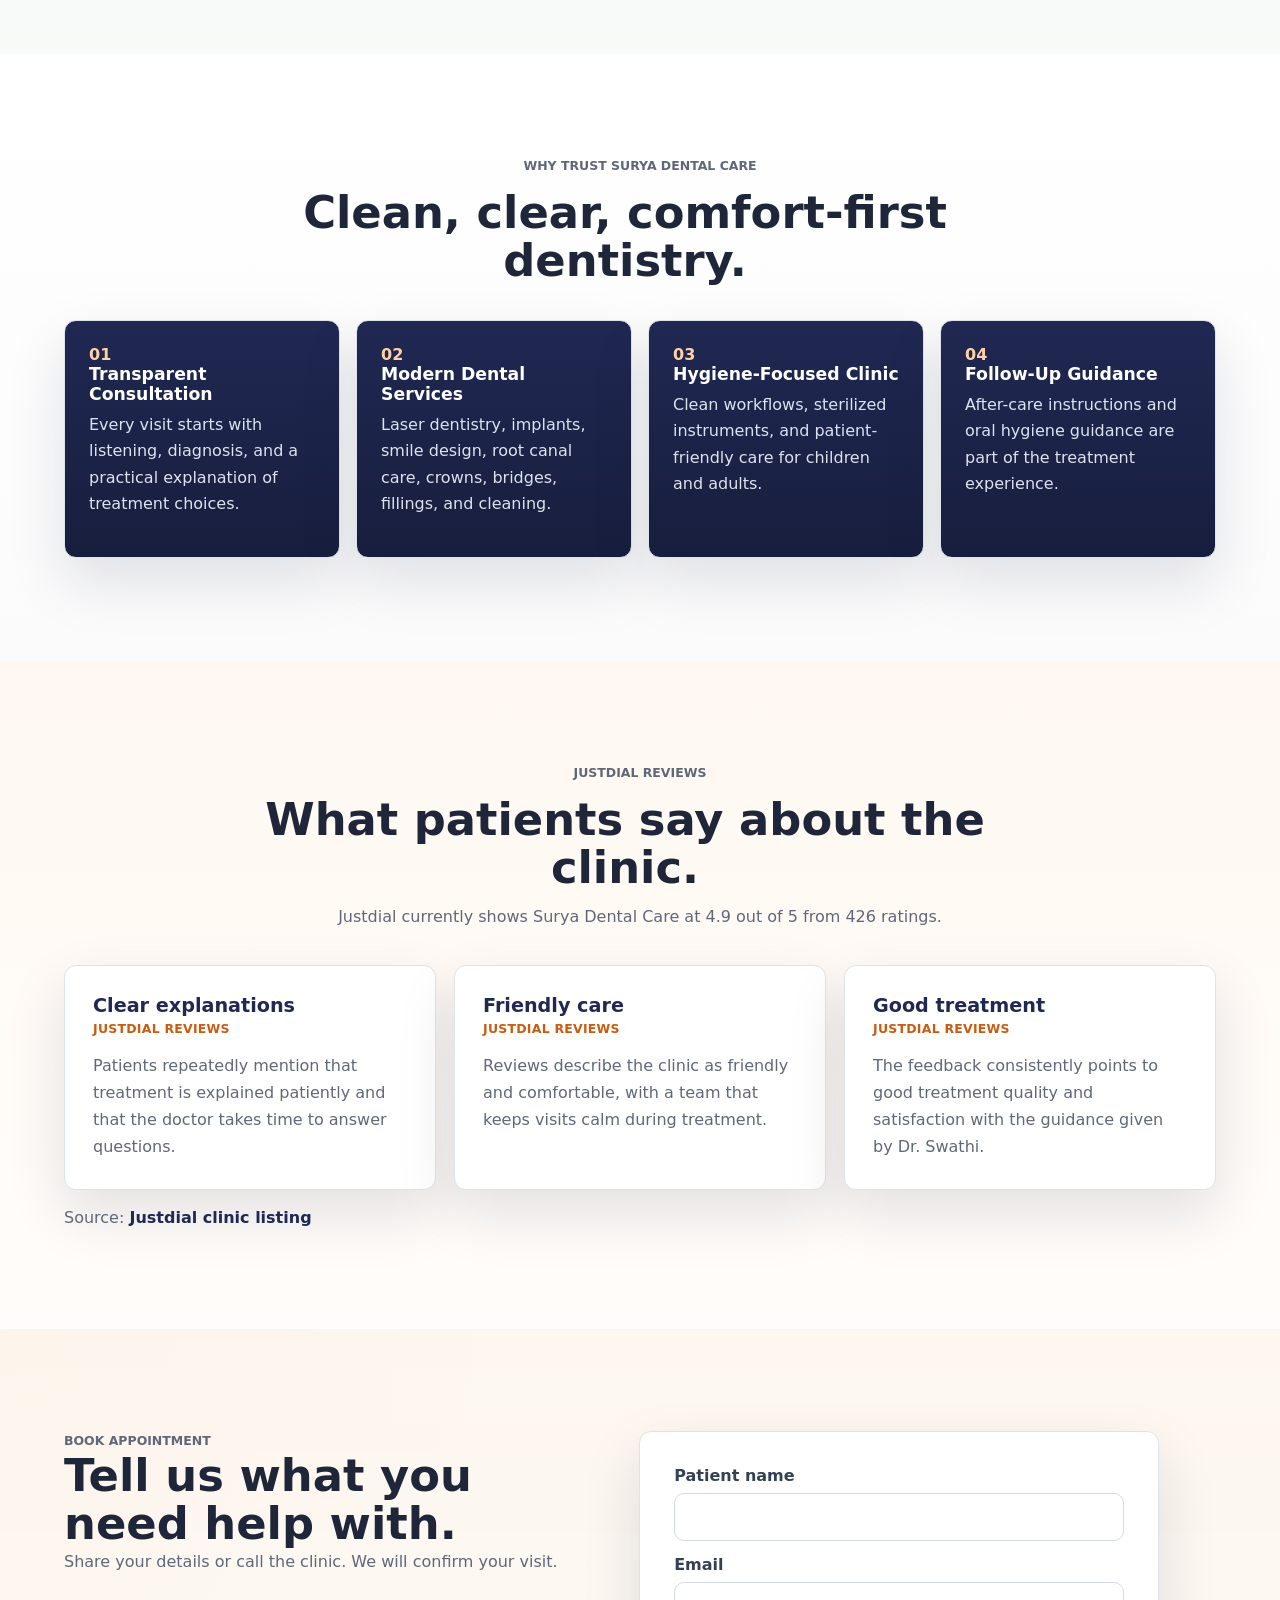
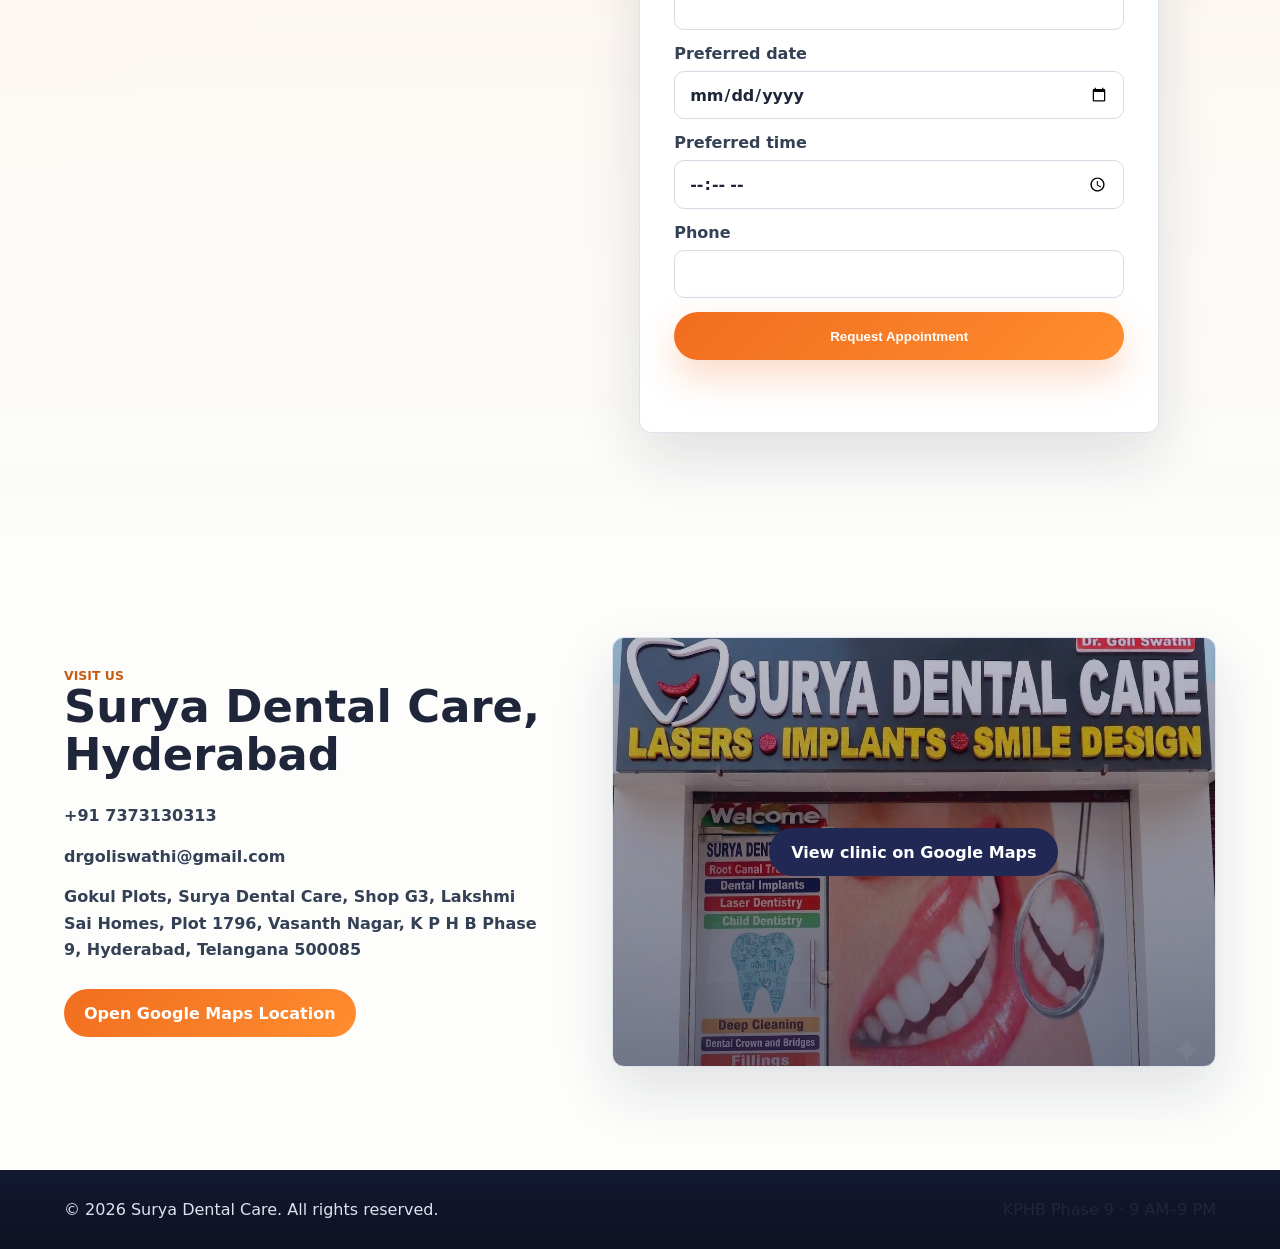
==== commit d8d956e0: "Crop Dr. Swathi’s photo to a face close-up in Meet the Expert. The old landscape slot showed the wal" ====
--- a/public/index.html
+++ b/public/index.html
@@ -10,7 +10,7 @@
     >
     <link rel="icon" type="image/png" href="assets/surya-logo.png">
     <link rel="preload" as="image" type="image/webp" href="assets/premium-slide-1.webp" imagesrcset="assets/premium-slide-1-800.webp 800w, assets/premium-slide-1.webp 1600w" imagesizes="100vw" fetchpriority="high">
-    <link rel="stylesheet" href="styles.css?v=20">
+    <link rel="stylesheet" href="styles.css?v=21">
   </head>
   <body>
     <header class="site-header" data-header>
@@ -123,7 +123,7 @@
         <div class="intro-card">
           <div class="expert-header">
             <div class="expert-photo">
-              <img src="assets/dr-goli-swathi.webp" width="480" height="640" alt="Dr. Goli Swathi at Surya Dental Care" loading="lazy" decoding="async">
+              <img src="assets/dr-goli-swathi-portrait.webp" width="640" height="640" alt="Dr. Goli Swathi at Surya Dental Care" loading="lazy" decoding="async">
             </div>
             <div class="expert-title">
               <span>Meet the Expert</span>
--- a/public/styles.css
+++ b/public/styles.css
@@ -515,10 +515,10 @@
 
 .expert-photo {
   flex: 0 0 auto;
-  width: 5cm;
-  height: 3cm;
+  width: 112px;
+  height: 112px;
   overflow: hidden;
-  border-radius: 12px;
+  border-radius: 14px;
   background: linear-gradient(135deg, rgba(32, 40, 83, 0.08), rgba(241, 109, 31, 0.08));
   border: 1px solid rgba(32, 40, 83, 0.08);
 }
@@ -527,7 +527,7 @@
   width: 100%;
   height: 100%;
   object-fit: cover;
-  object-position: center top;
+  object-position: center 28%;
 }
 
 .expert-title {
@@ -922,8 +922,8 @@
   }
 
   .expert-photo {
-    width: 4.2cm;
-    height: 2.5cm;
+    width: 96px;
+    height: 96px;
   }
 
   .booking-panel {
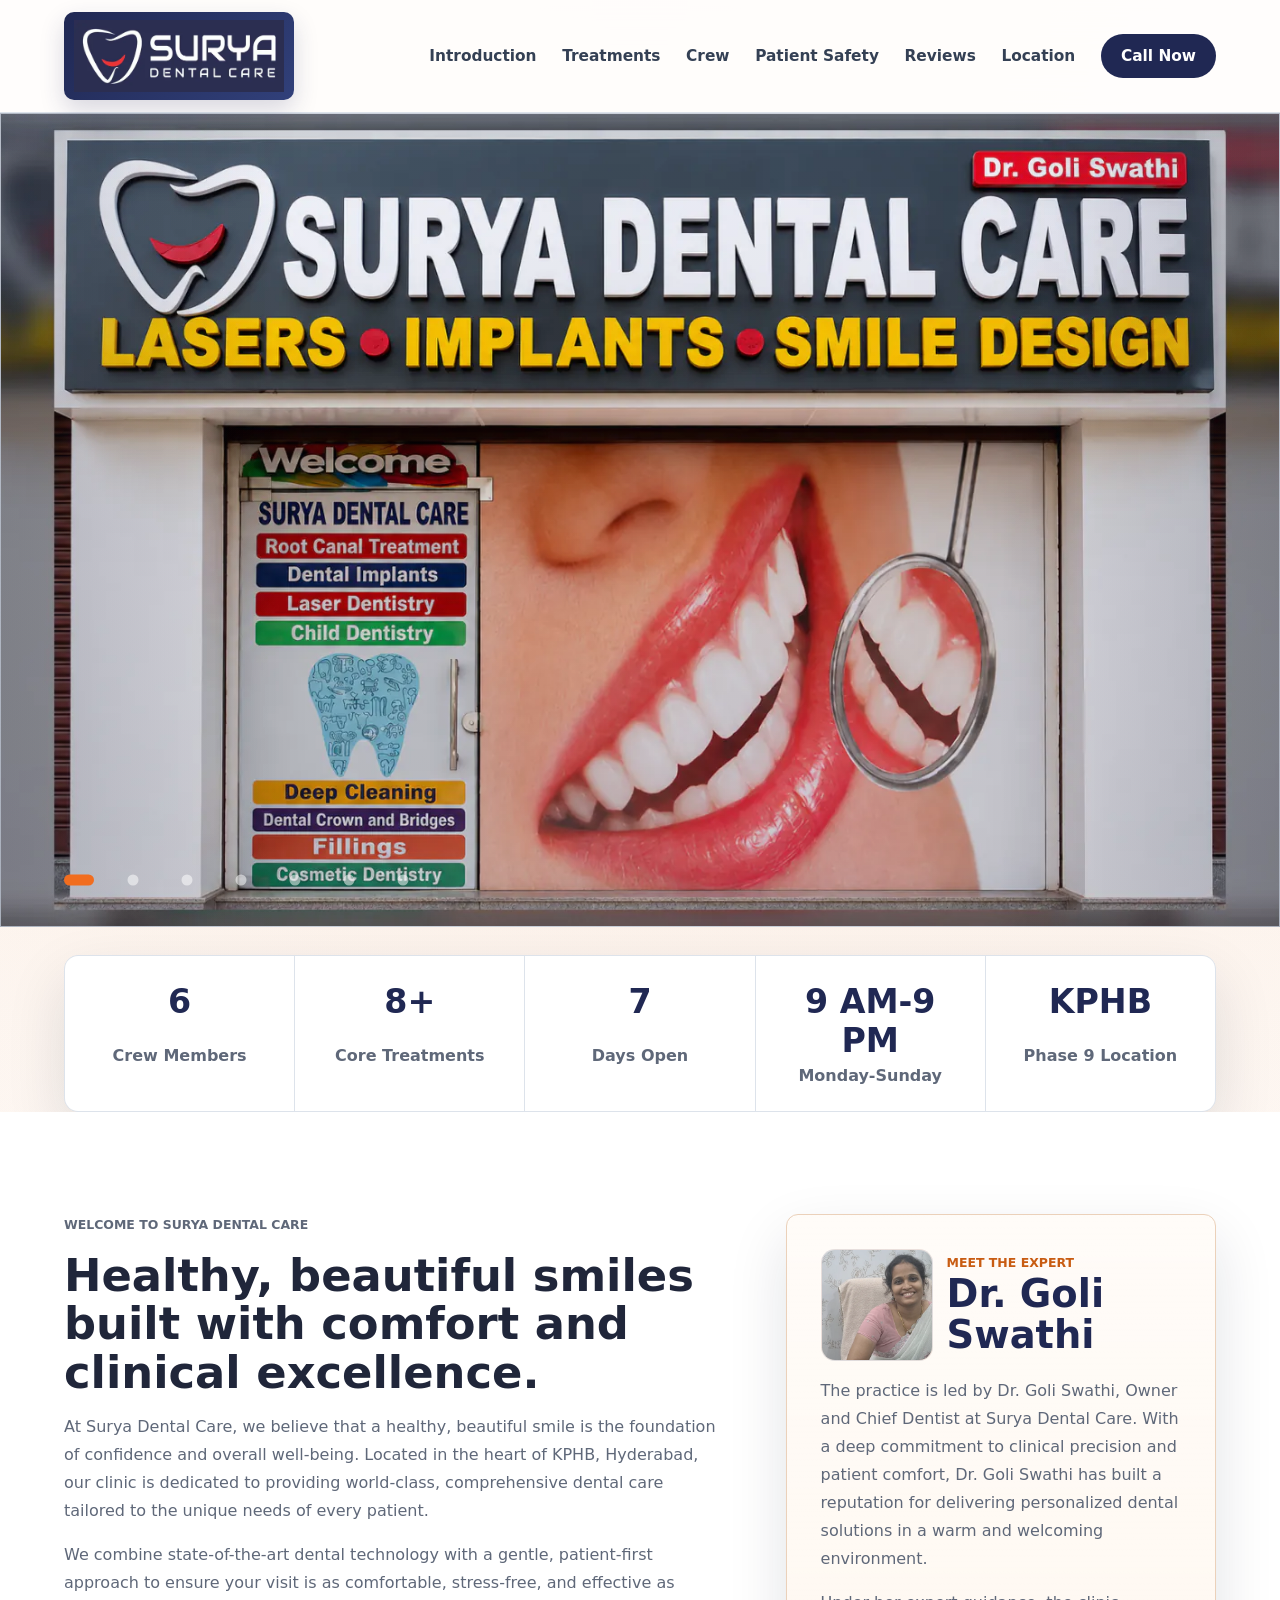
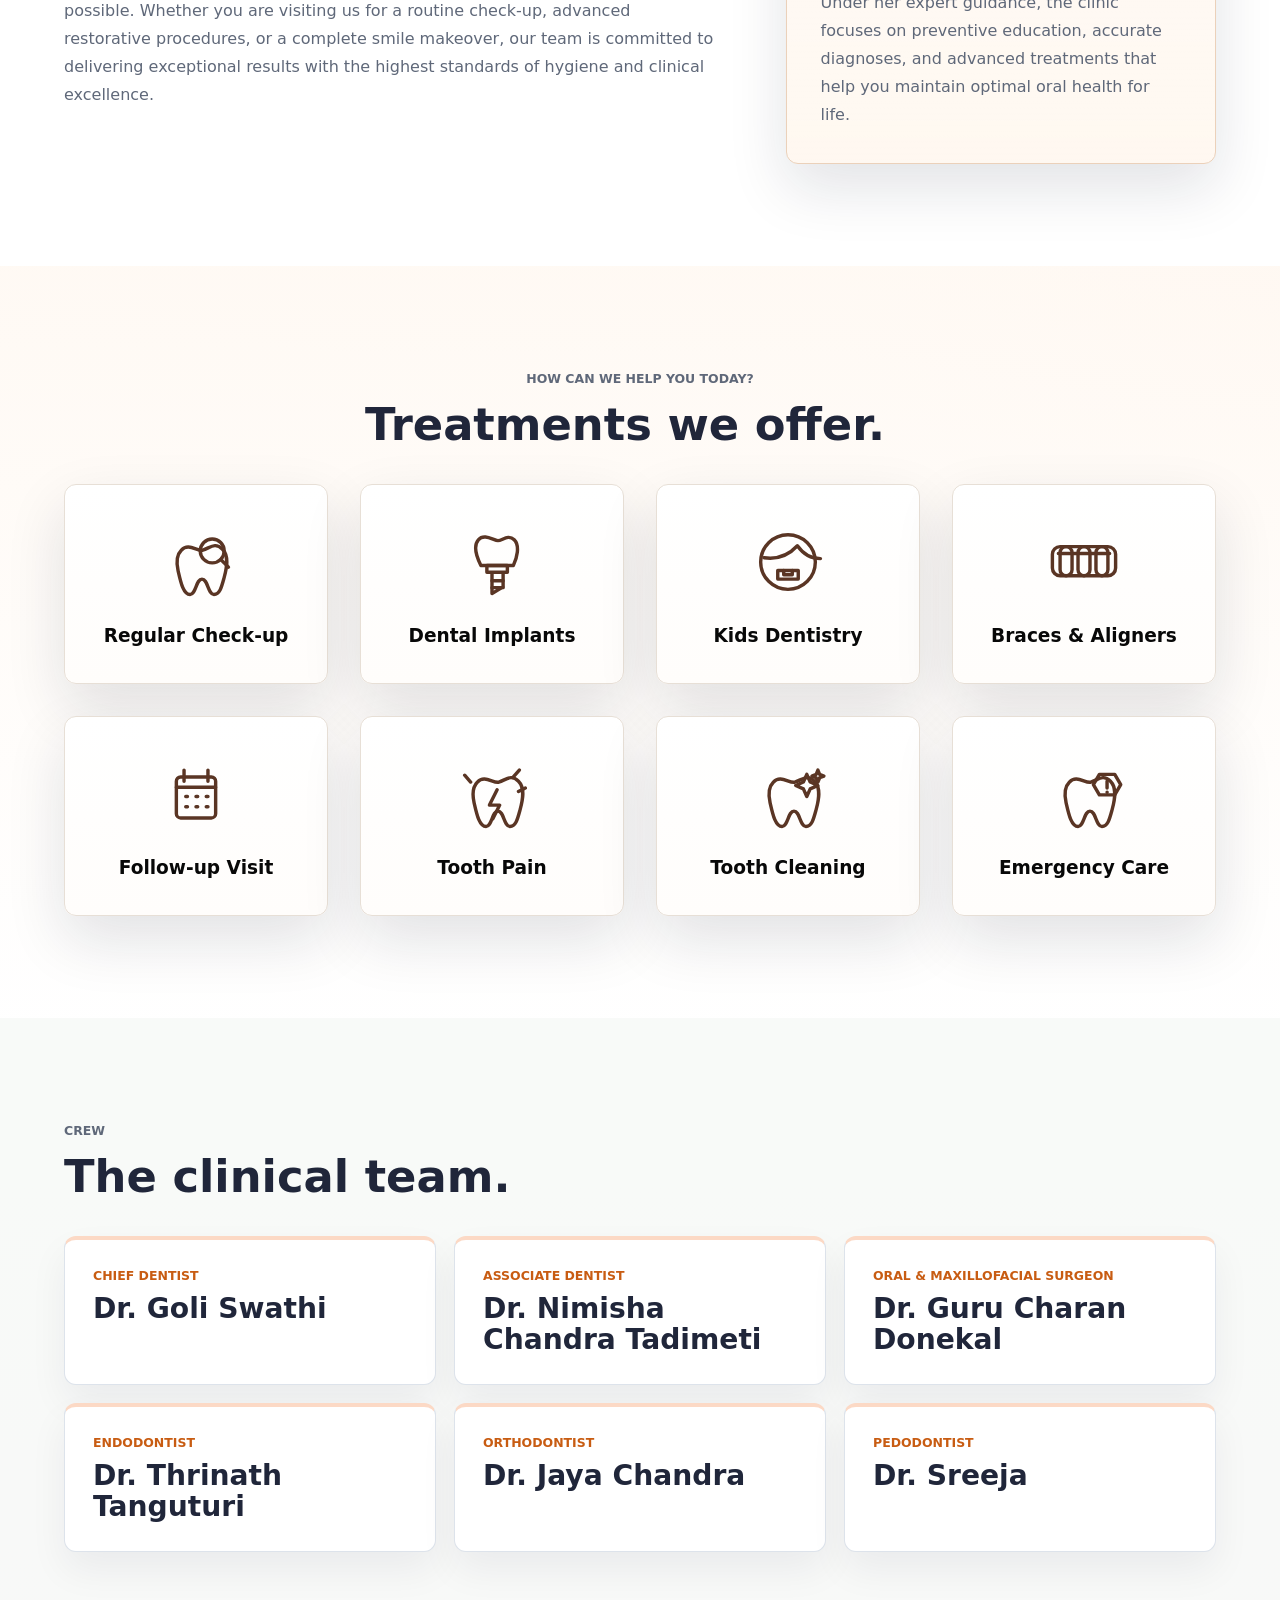
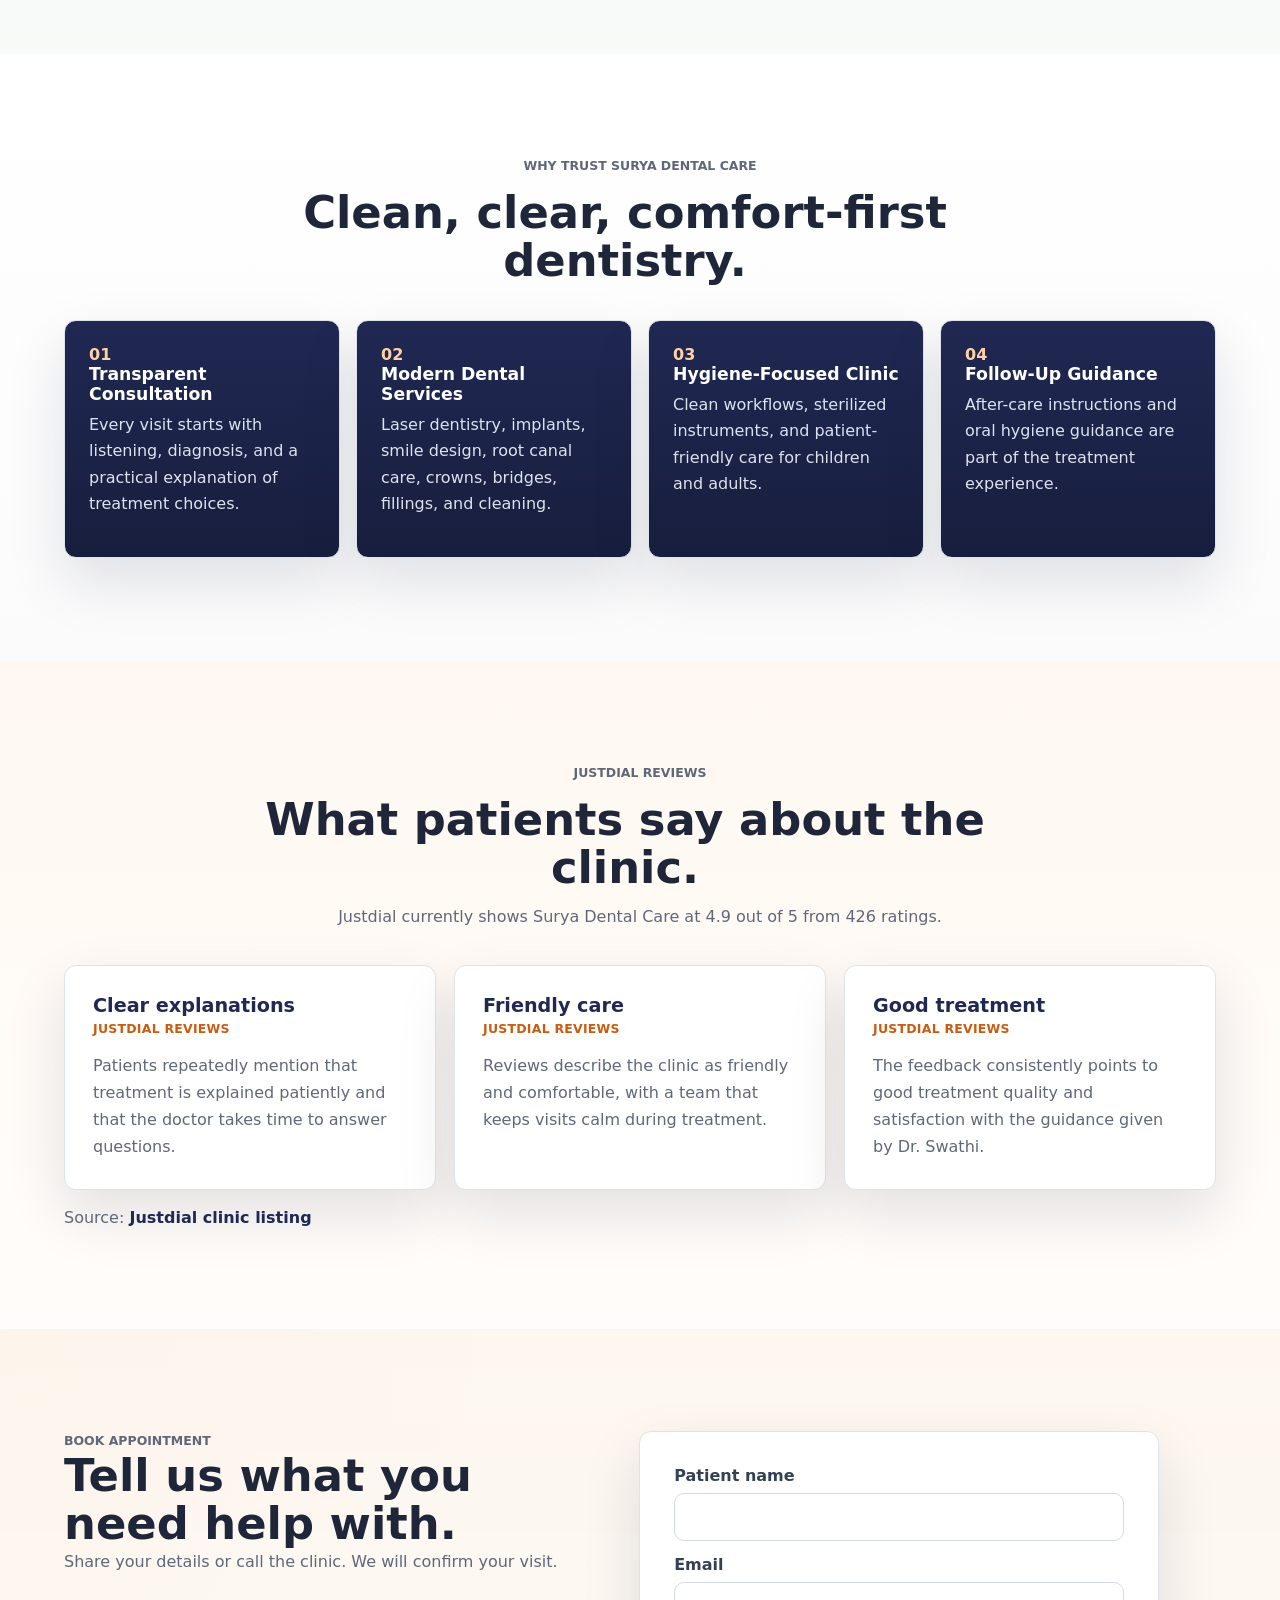
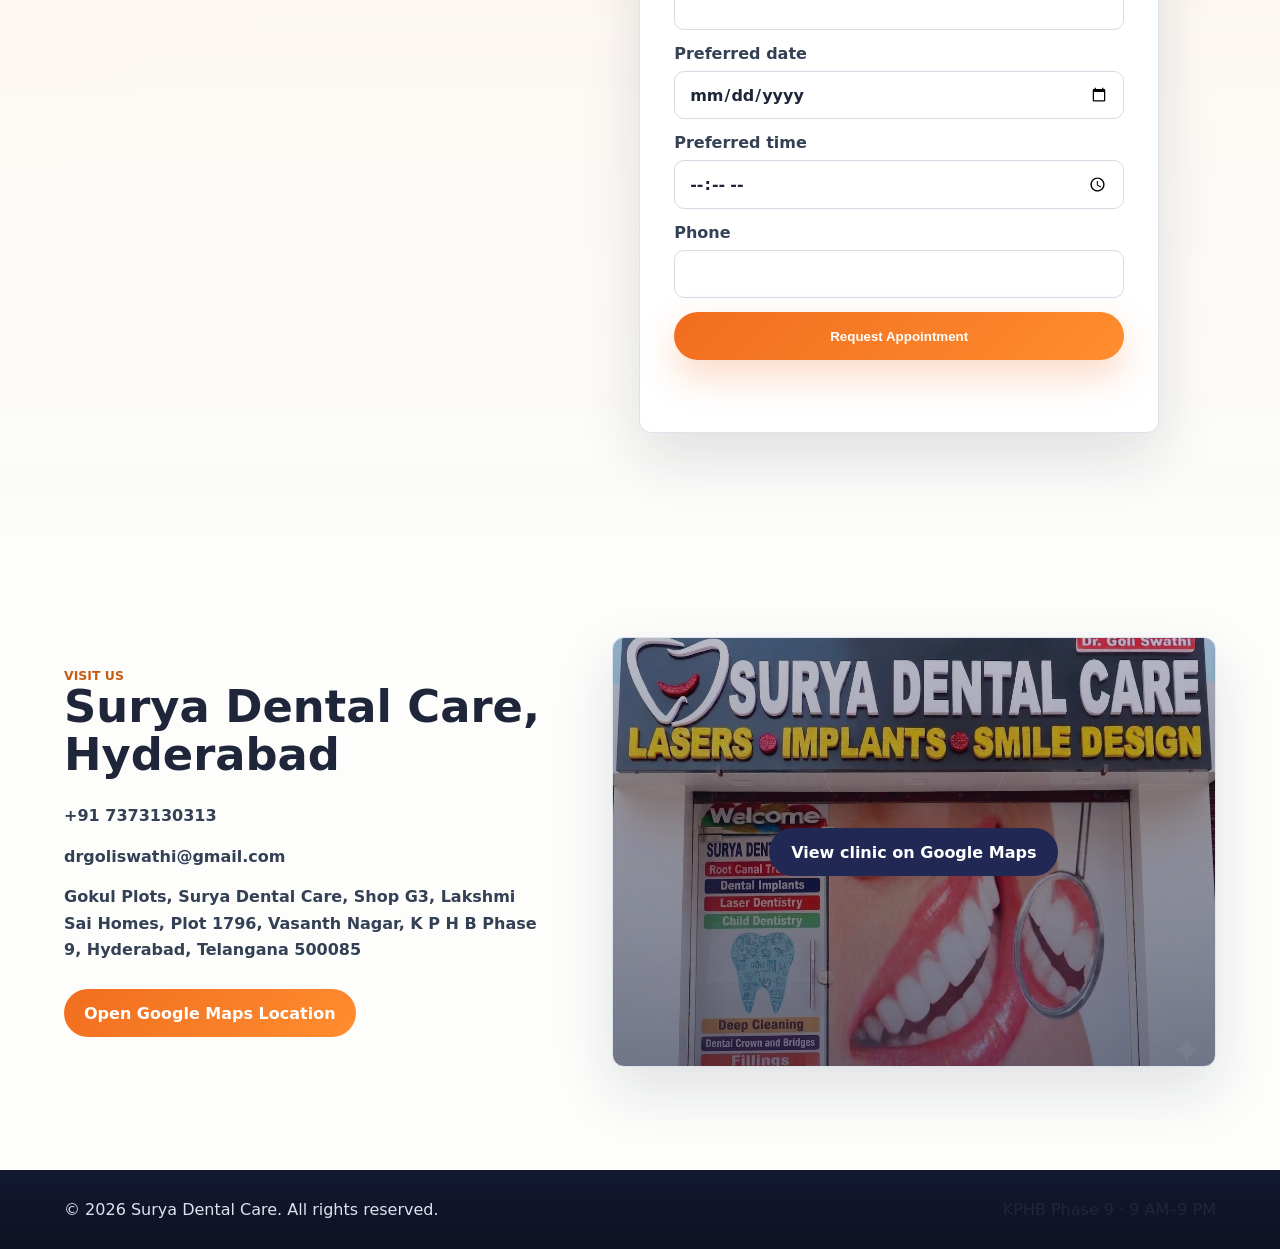
==== commit feed2e0a: "Use the new Dr. Swathi photo in Meet the Expert. Crop a face close-up from the supplied portrait so " ====
--- a/public/index.html
+++ b/public/index.html
@@ -10,7 +10,7 @@
     >
     <link rel="icon" type="image/png" href="assets/surya-logo.png">
     <link rel="preload" as="image" type="image/webp" href="assets/premium-slide-1.webp" imagesrcset="assets/premium-slide-1-800.webp 800w, assets/premium-slide-1.webp 1600w" imagesizes="100vw" fetchpriority="high">
-    <link rel="stylesheet" href="styles.css?v=21">
+    <link rel="stylesheet" href="styles.css?v=22">
   </head>
   <body>
     <header class="site-header" data-header>
@@ -123,7 +123,7 @@
         <div class="intro-card">
           <div class="expert-header">
             <div class="expert-photo">
-              <img src="assets/dr-goli-swathi-portrait.webp" width="640" height="640" alt="Dr. Goli Swathi at Surya Dental Care" loading="lazy" decoding="async">
+              <img src="assets/dr-goliswathi.webp" width="640" height="640" alt="Dr. Goli Swathi at Surya Dental Care" loading="lazy" decoding="async">
             </div>
             <div class="expert-title">
               <span>Meet the Expert</span>
--- a/public/styles.css
+++ b/public/styles.css
@@ -527,7 +527,7 @@
   width: 100%;
   height: 100%;
   object-fit: cover;
-  object-position: center 28%;
+  object-position: center 22%;
 }
 
 .expert-title {
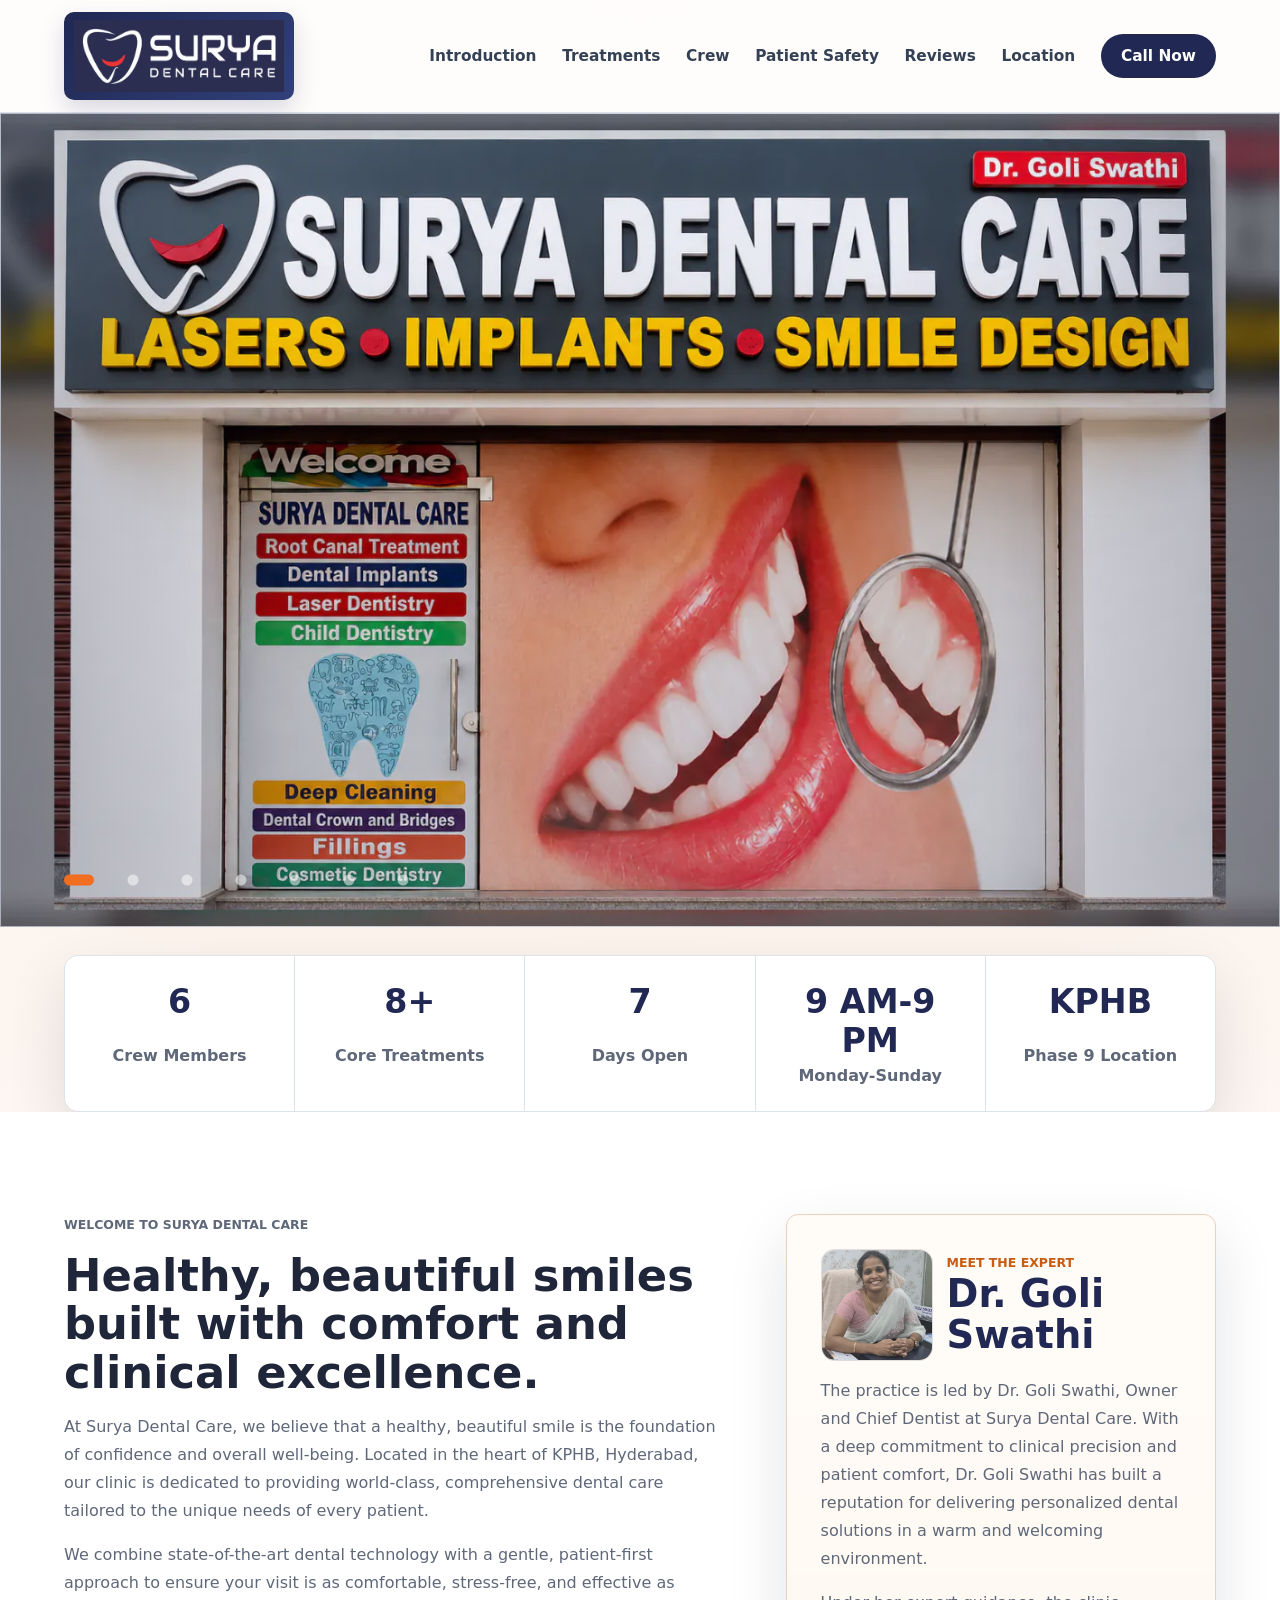
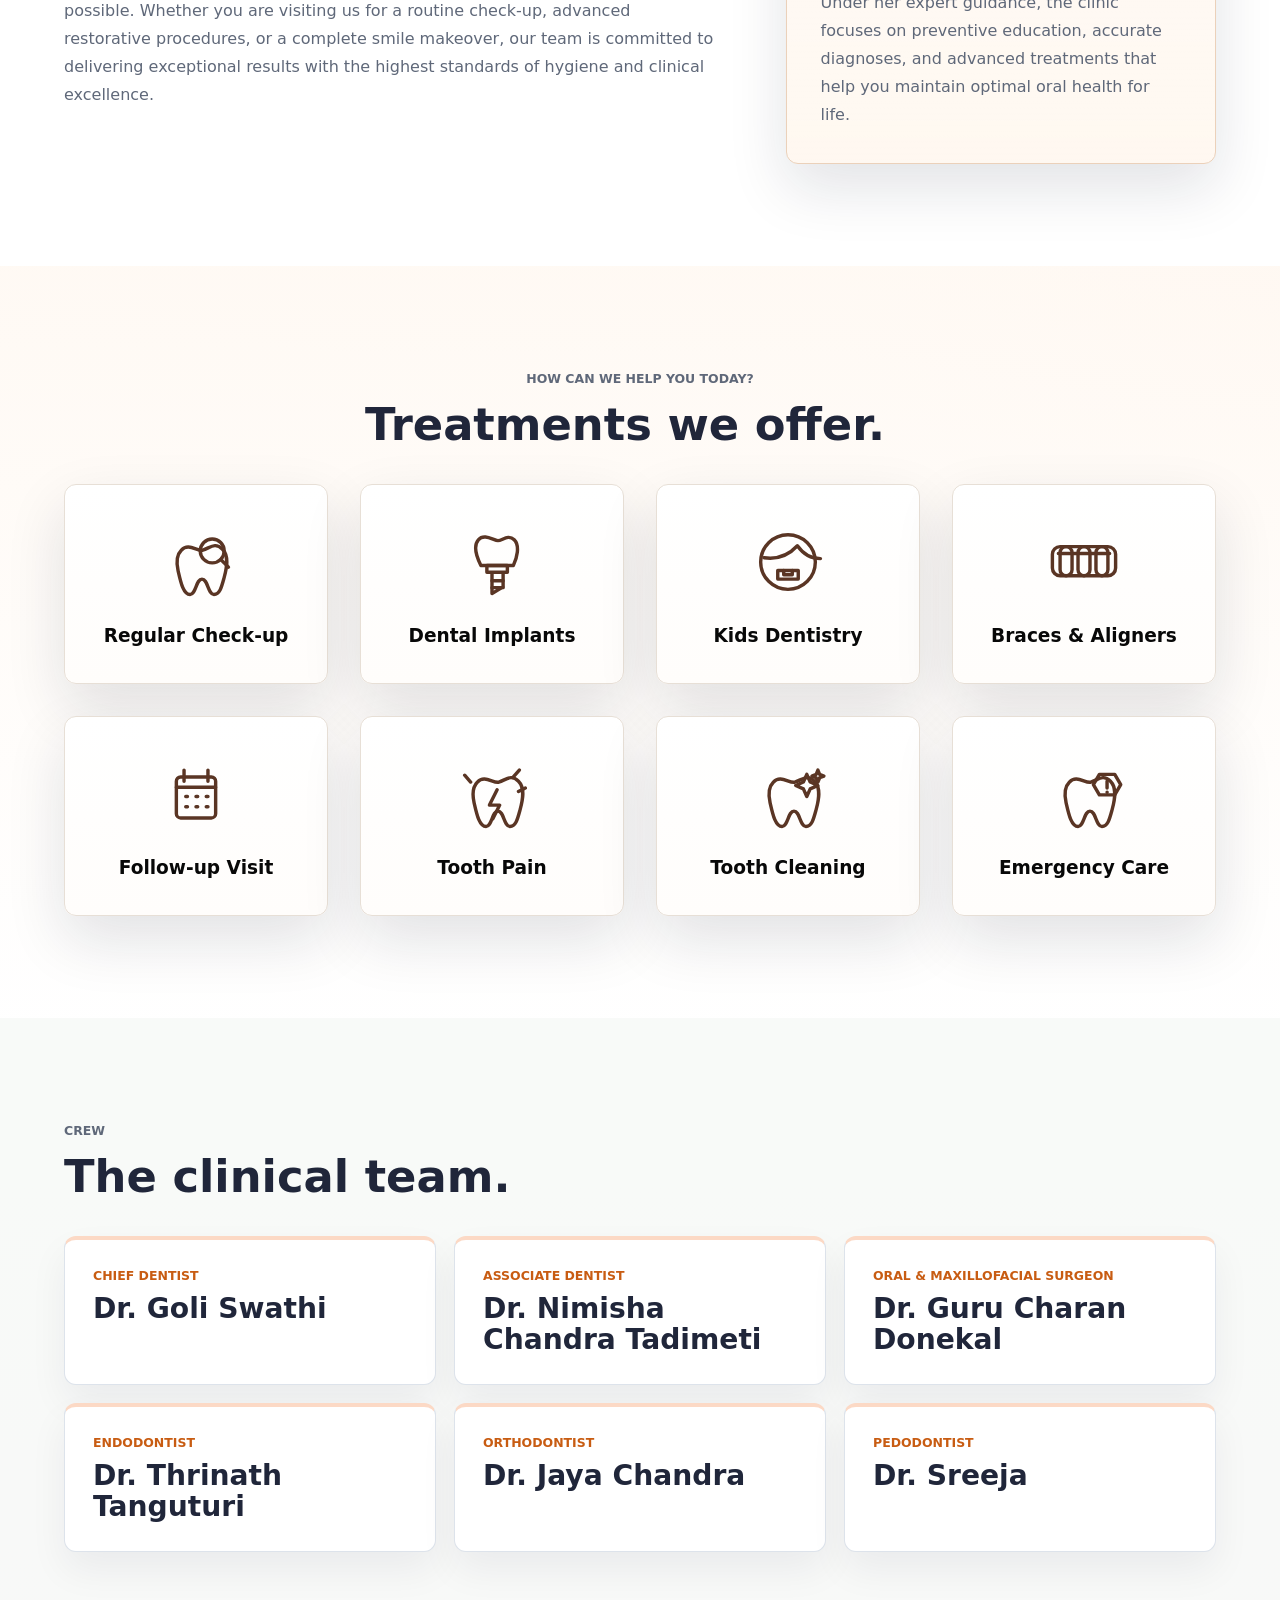
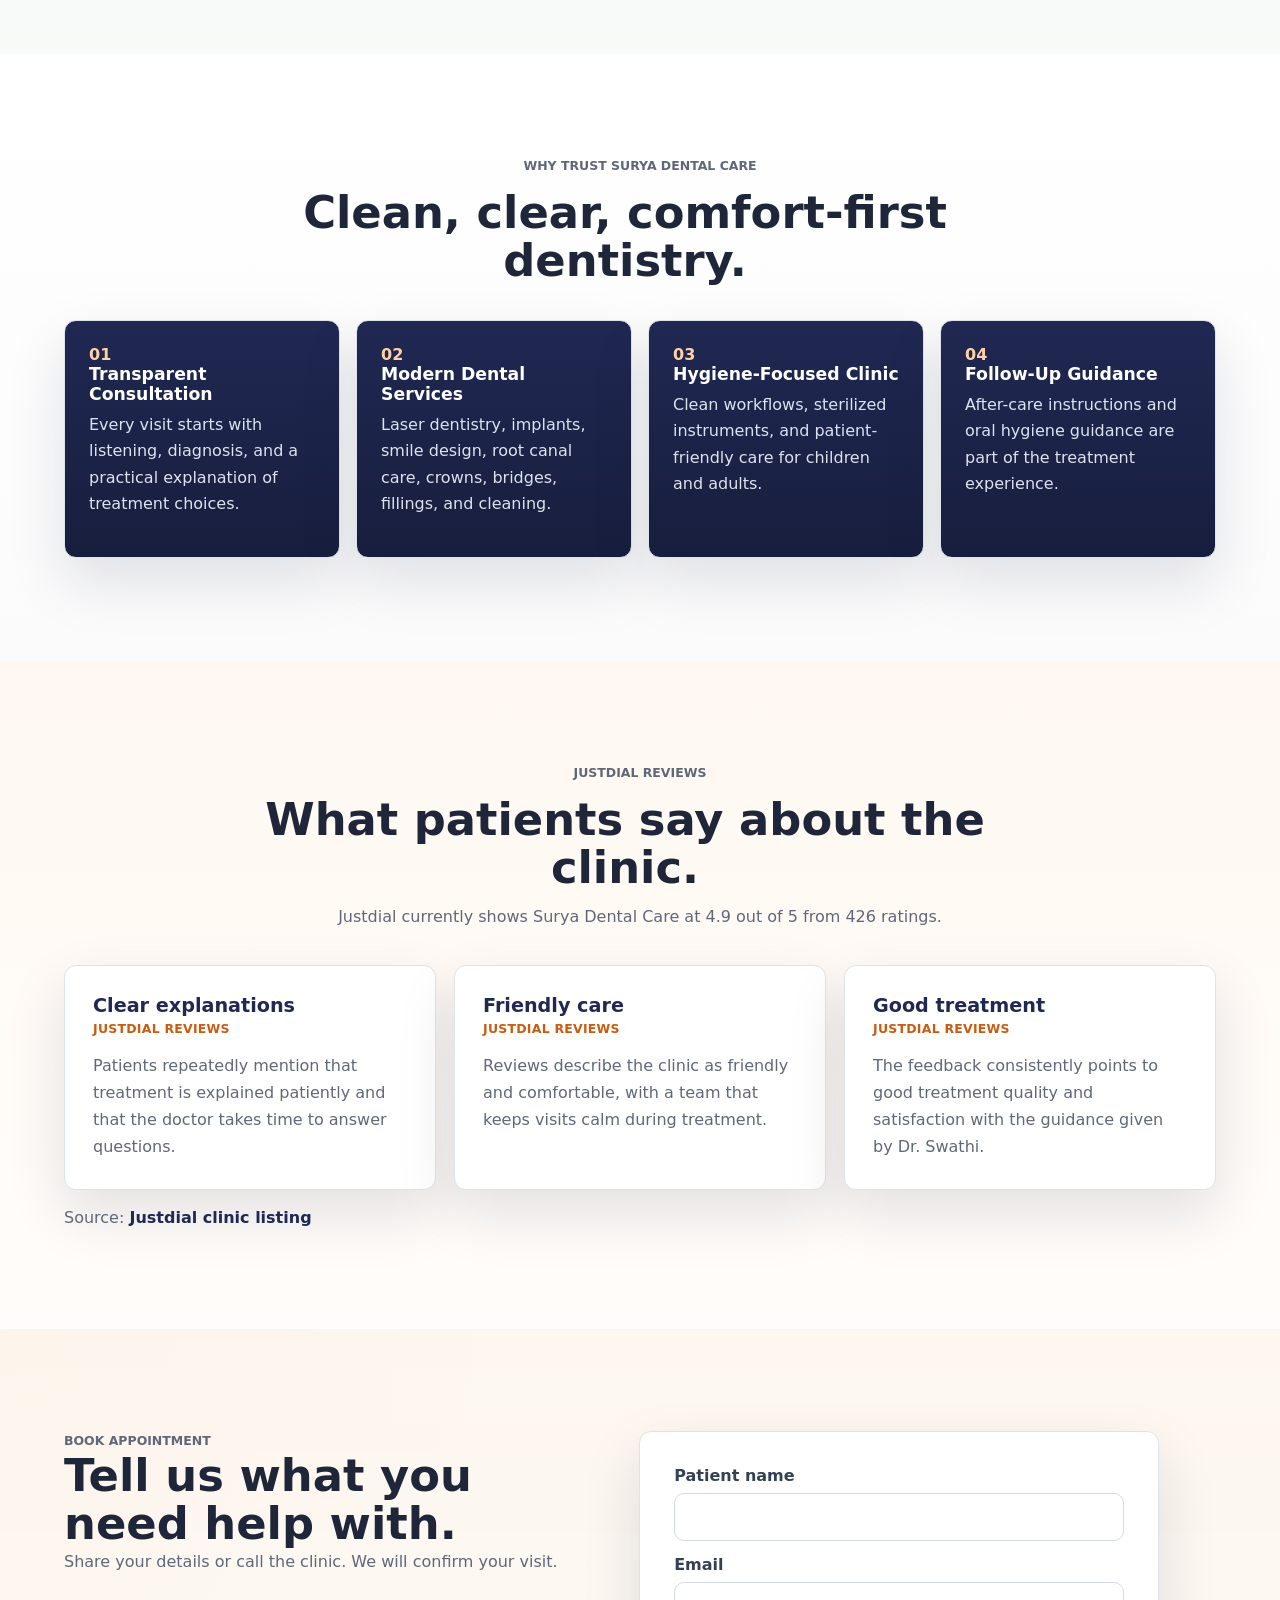
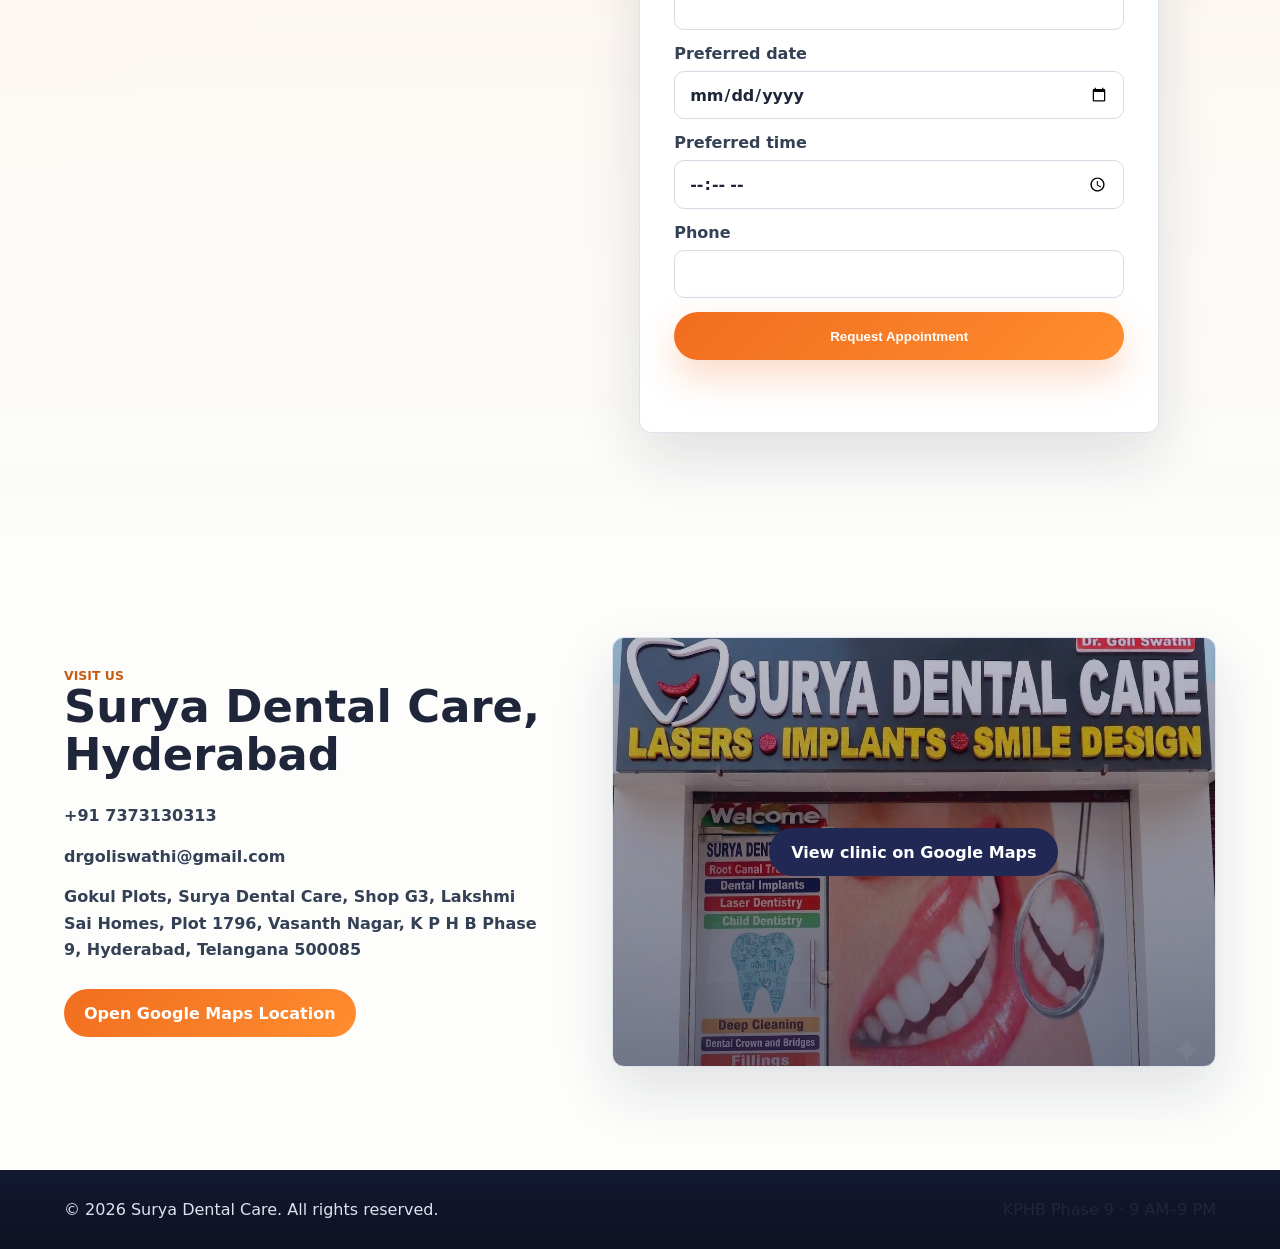
==== commit d8423b29: "Swap Meet the Expert to the new Goli Swathi portrait. Use the closer goliswathi.png crop so the card" ====
--- a/public/index.html
+++ b/public/index.html
@@ -8,9 +8,11 @@
       name="description"
       content="Surya Dental Care in KPHB Phase 9, Hyderabad offers laser dentistry, implants, smile design, root canal treatment, kids dentistry, crowns, bridges, fillings, and preventive care."
     >
-    <link rel="icon" type="image/png" href="assets/surya-logo.png">
+    <link rel="icon" href="assets/favicon.ico" sizes="any">
+    <link rel="icon" type="image/png" sizes="32x32" href="assets/favicon-32.png">
+    <link rel="apple-touch-icon" href="assets/apple-touch-icon.png">
     <link rel="preload" as="image" type="image/webp" href="assets/premium-slide-1.webp" imagesrcset="assets/premium-slide-1-800.webp 800w, assets/premium-slide-1.webp 1600w" imagesizes="100vw" fetchpriority="high">
-    <link rel="stylesheet" href="styles.css?v=22">
+    <link rel="stylesheet" href="styles.css?v=23">
   </head>
   <body>
     <header class="site-header" data-header>
@@ -123,7 +125,7 @@
         <div class="intro-card">
           <div class="expert-header">
             <div class="expert-photo">
-              <img src="assets/dr-goliswathi.webp" width="640" height="640" alt="Dr. Goli Swathi at Surya Dental Care" loading="lazy" decoding="async">
+              <img src="assets/goliswathi.webp" width="640" height="640" alt="Dr. Goli Swathi at Surya Dental Care" loading="lazy" decoding="async">
             </div>
             <div class="expert-title">
               <span>Meet the Expert</span>
--- a/public/styles.css
+++ b/public/styles.css
@@ -527,7 +527,7 @@
   width: 100%;
   height: 100%;
   object-fit: cover;
-  object-position: center 22%;
+  object-position: center 18%;
 }
 
 .expert-title {
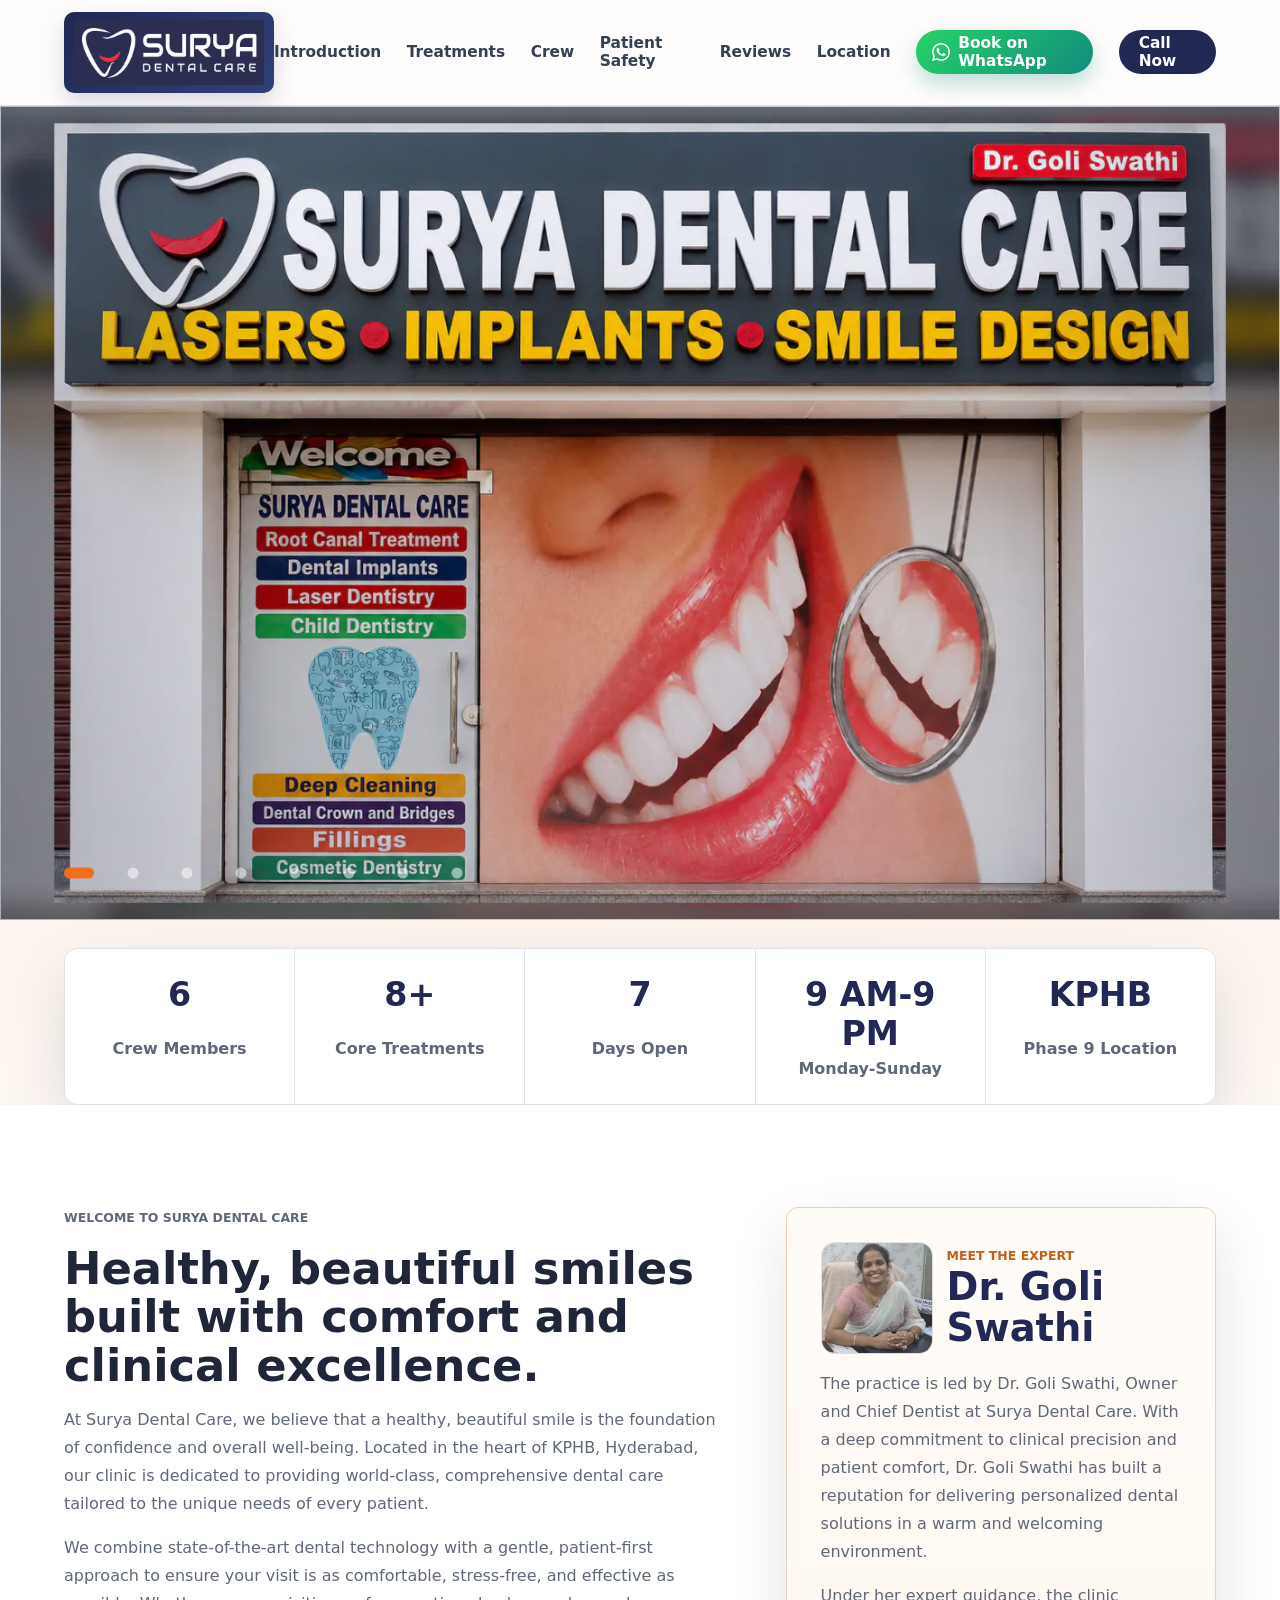
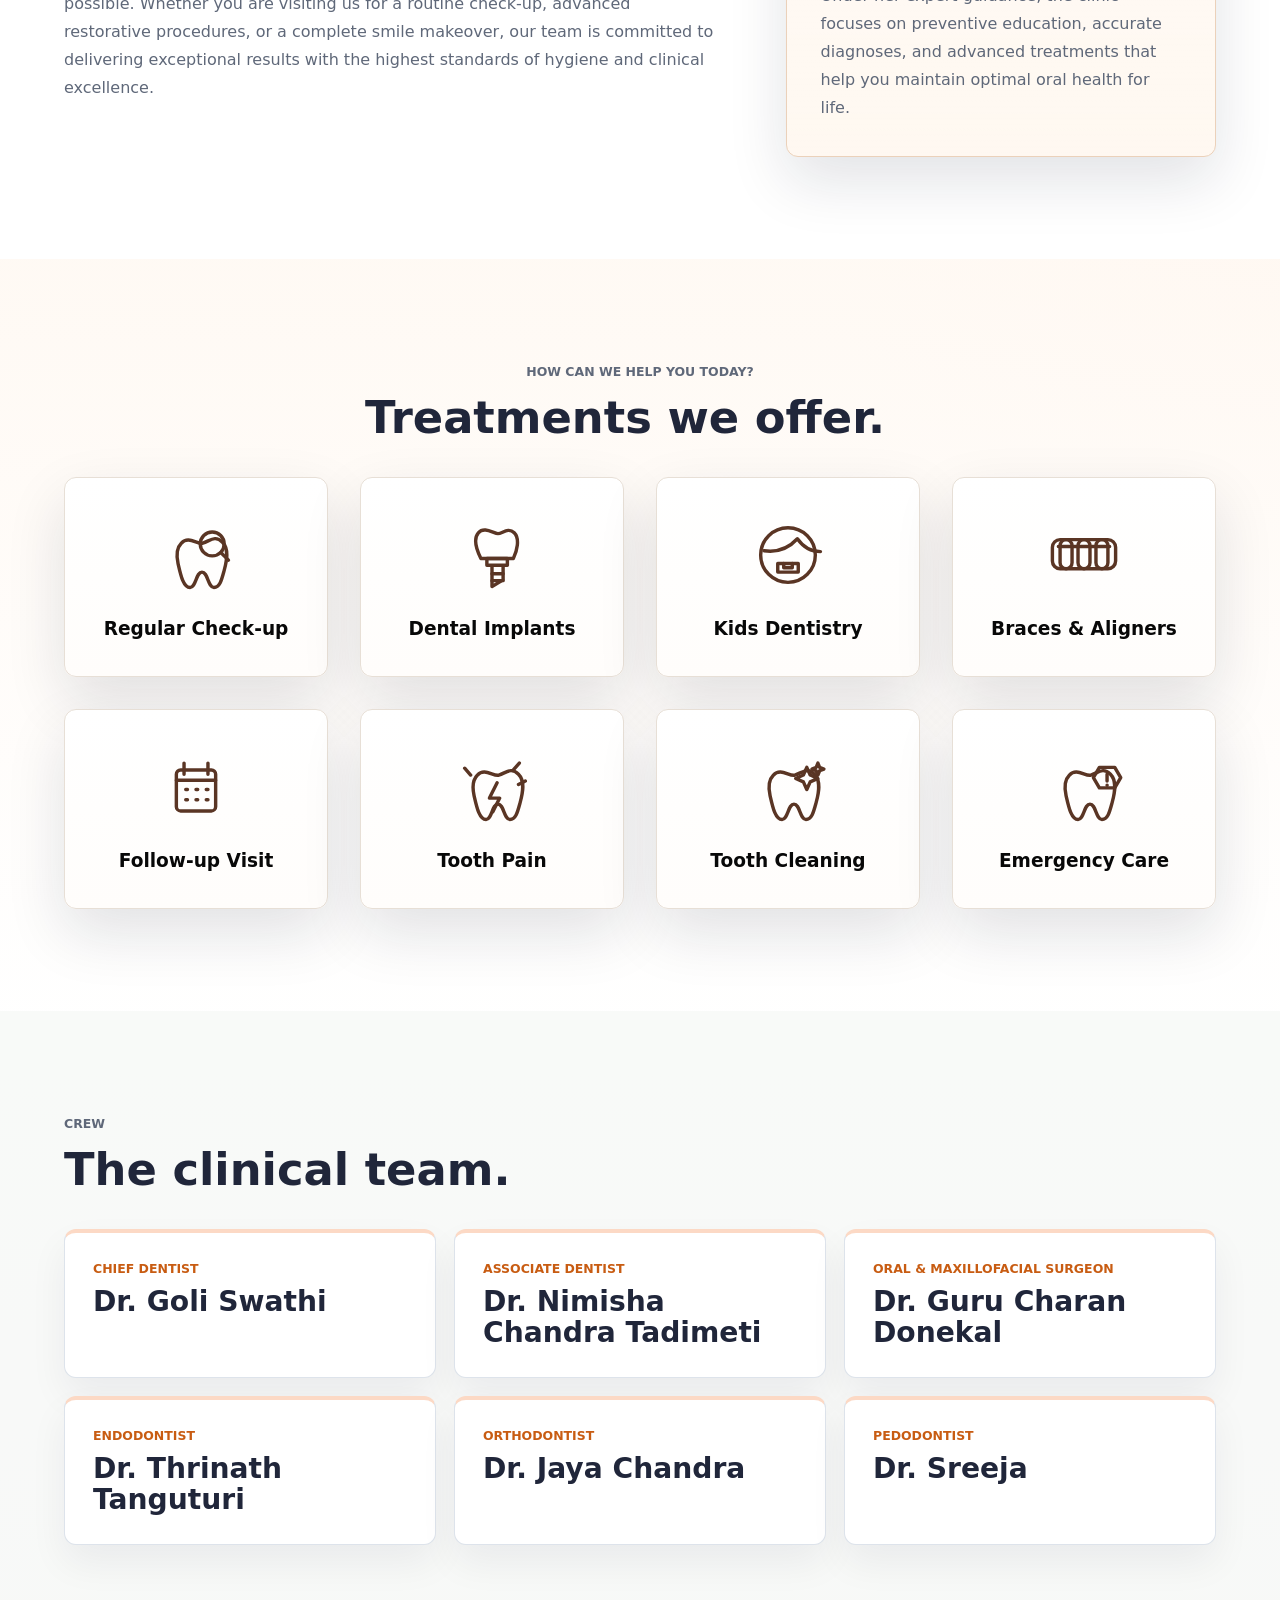
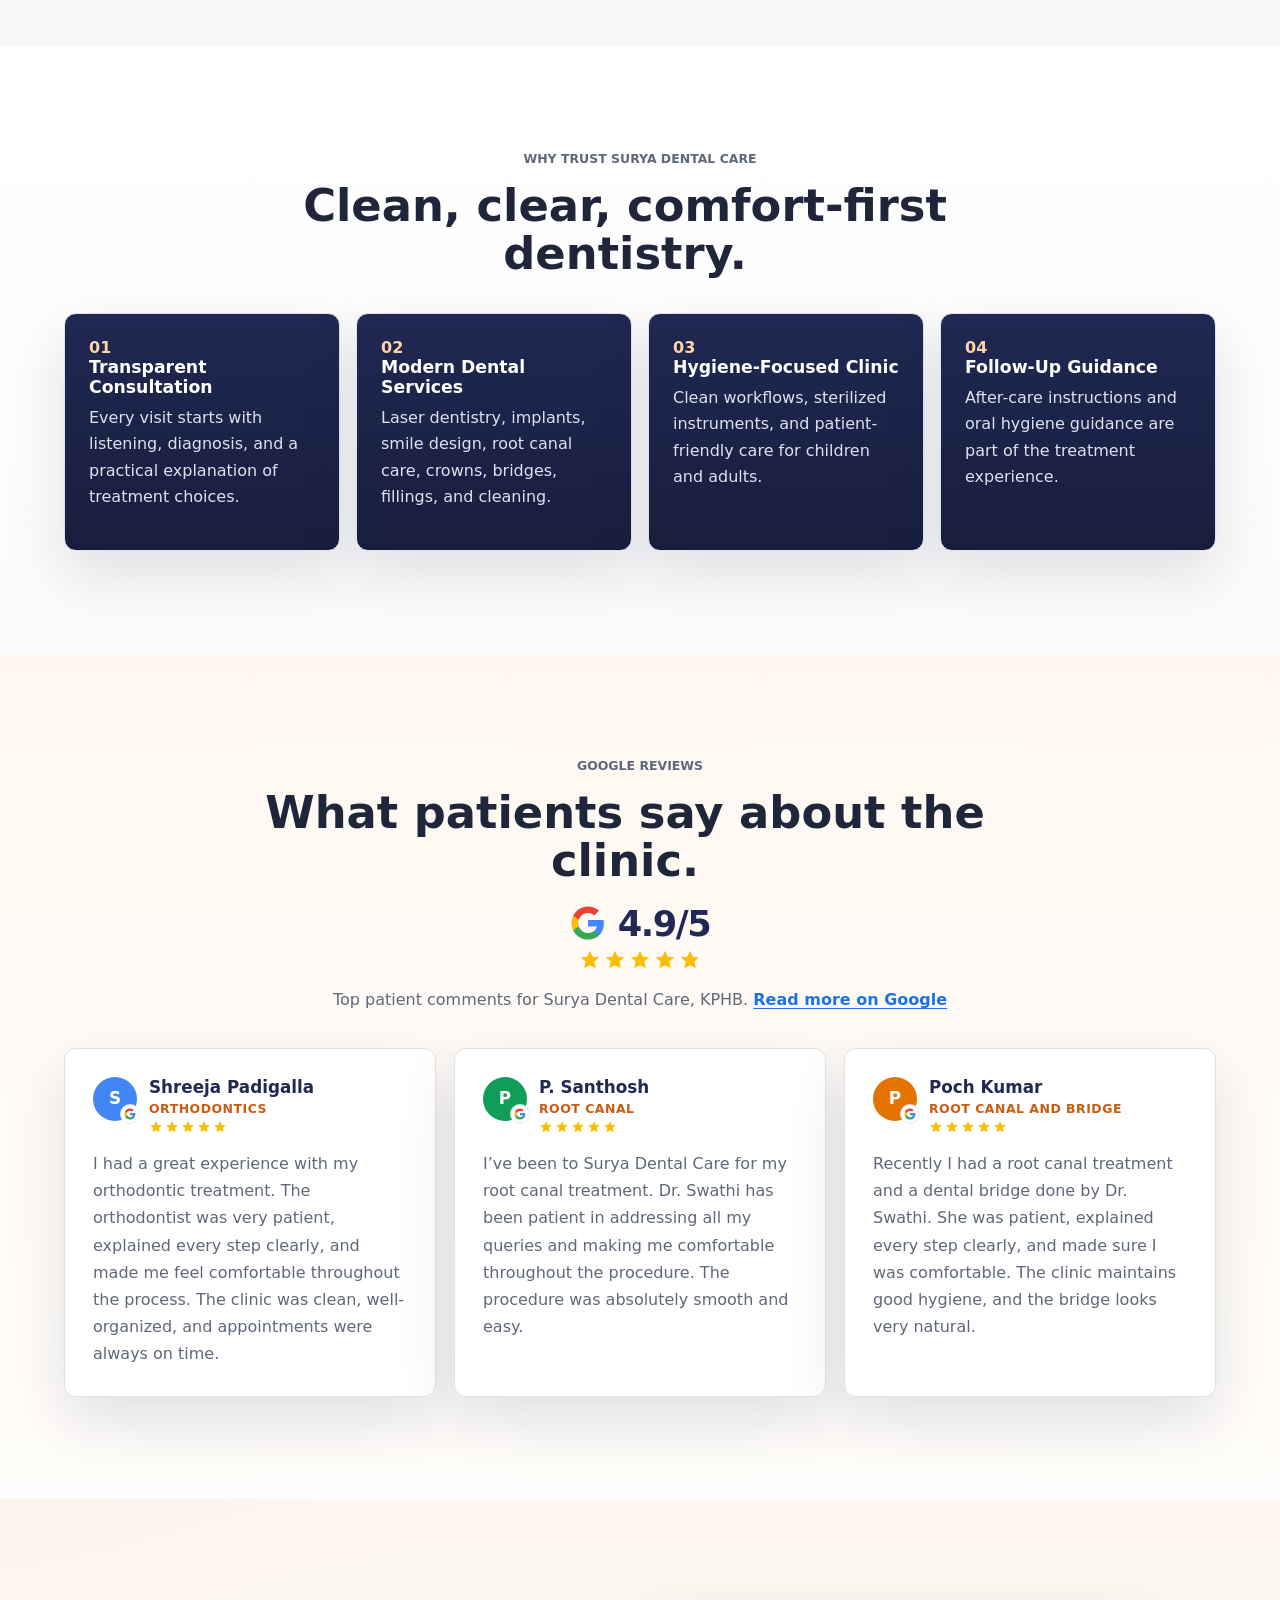
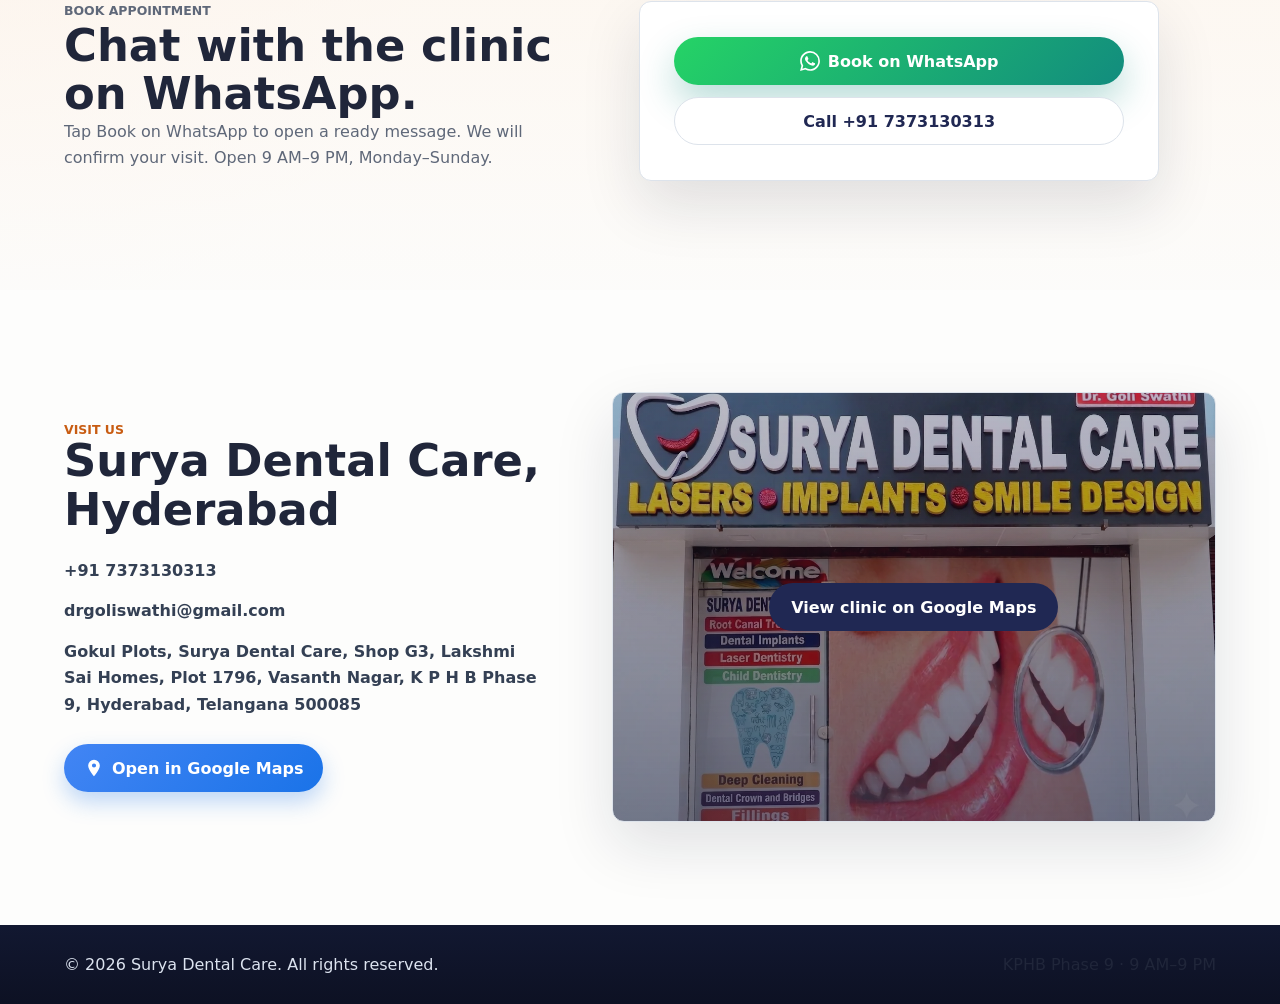
==== commit 0e20b1ec: "Move clinic booking to WhatsApp and show Google reviews on the homepage. Patients can chat to book, " ====
--- a/public/index.html
+++ b/public/index.html
@@ -12,7 +12,7 @@
     <link rel="icon" type="image/png" sizes="32x32" href="assets/favicon-32.png">
     <link rel="apple-touch-icon" href="assets/apple-touch-icon.png">
     <link rel="preload" as="image" type="image/webp" href="assets/premium-slide-1.webp" imagesrcset="assets/premium-slide-1-800.webp 800w, assets/premium-slide-1.webp 1600w" imagesizes="100vw" fetchpriority="high">
-    <link rel="stylesheet" href="styles.css?v=23">
+    <link rel="stylesheet" href="styles.css?v=33">
   </head>
   <body>
     <header class="site-header" data-header>
@@ -34,6 +34,17 @@
         <a href="#safety">Patient Safety</a>
         <a href="#reviews">Reviews</a>
         <a href="#location">Location</a>
+        <a
+          class="whatsapp-cta"
+          href="https://wa.me/917373130313?text=Hello%20Surya%20Dental%20Care%2C%20I%20would%20like%20to%20book%20an%20appointment."
+          target="_blank"
+          rel="noopener"
+        >
+          <svg viewBox="0 0 24 24" width="18" height="18" aria-hidden="true">
+            <path fill="currentColor" d="M17.472 14.382c-.297-.149-1.758-.867-2.03-.967-.273-.099-.471-.148-.67.15-.197.297-.767.966-.94 1.164-.173.199-.347.223-.644.075-.297-.15-1.255-.463-2.39-1.475-.883-.788-1.48-1.761-1.653-2.059-.173-.297-.018-.458.13-.606.134-.133.298-.347.446-.52.149-.174.198-.298.298-.497.099-.198.05-.371-.025-.52-.075-.149-.669-1.612-.916-2.207-.242-.579-.487-.5-.669-.51-.173-.008-.371-.01-.57-.01-.198 0-.52.074-.792.372-.272.297-1.04 1.016-1.04 2.479 0 1.462 1.065 2.875 1.213 3.074.149.198 2.096 3.2 5.077 4.487.709.306 1.262.489 1.694.625.712.227 1.36.195 1.871.118.571-.085 1.758-.719 2.006-1.413.248-.694.248-1.289.173-1.413-.074-.124-.272-.198-.57-.347m-5.421 7.403h-.004a9.87 9.87 0 01-5.031-1.378l-.361-.214-3.741.982.998-3.648-.235-.374a9.86 9.86 0 01-1.51-5.26c.001-5.45 4.436-9.884 9.888-9.884 2.64 0 5.122 1.03 6.988 2.898a9.825 9.825 0 012.893 6.994c-.003 5.45-4.435 9.884-9.885 9.884m8.413-18.297A11.815 11.815 0 0012.05 0C5.495 0 .16 5.335.157 11.892c0 2.096.547 4.142 1.588 5.945L.057 24l6.305-1.654a11.882 11.882 0 005.683 1.448h.005c6.554 0 11.89-5.335 11.893-11.893a11.821 11.821 0 00-3.48-8.413z"/>
+          </svg>
+          Book on WhatsApp
+        </a>
         <a class="nav-cta" href="tel:+917373130313">Call Now</a>
       </nav>
     </header>
@@ -43,6 +54,10 @@
         <div class="hero-slider" aria-label="Surya Dental Care highlights" data-slider>
           <article class="hero-slide photo-slide active" data-slide>
             <img class="slide-photo" src="assets/premium-slide-1.webp" srcset="assets/premium-slide-1-800.webp 800w, assets/premium-slide-1.webp 1600w" sizes="100vw" width="1600" height="900" alt="Surya Dental Care clinic highlights" fetchpriority="high" decoding="async">
+          </article>
+
+          <article class="hero-slide photo-slide" data-slide>
+            <img class="slide-photo" data-src="assets/premium-slide-8.webp" data-srcset="assets/premium-slide-8-800.webp 800w, assets/premium-slide-8.webp 1600w" data-sizes="100vw" width="1600" height="900" alt="Surya Dental Care clinic interior and reception" decoding="async">
           </article>
 
           <article class="hero-slide photo-slide" data-slide>
@@ -77,6 +92,7 @@
             <button type="button" aria-label="Show presentation slide 5" data-slide-dot></button>
             <button type="button" aria-label="Show presentation slide 6" data-slide-dot></button>
             <button type="button" aria-label="Show presentation slide 7" data-slide-dot></button>
+            <button type="button" aria-label="Show presentation slide 8" data-slide-dot></button>
           </div>
         </div>
       </section>
@@ -282,82 +298,168 @@
 
       <section class="section reviews" id="reviews" aria-labelledby="reviews-title">
         <div class="section-heading center">
-          <p class="eyebrow">Justdial reviews</p>
+          <p class="eyebrow">Google reviews</p>
           <h2 id="reviews-title">What patients say about the clinic.</h2>
-          <p class="reviews-summary">
-            Justdial currently shows Surya Dental Care at 4.9 out of 5 from 426 ratings.
-          </p>
+          <div class="reviews-rating">
+            <div class="reviews-score">
+              <span class="google-mark" aria-hidden="true">
+                <svg viewBox="0 0 24 24" width="36" height="36">
+                  <path fill="#4285F4" d="M22.56 12.25c0-.78-.07-1.53-.2-2.25H12v4.26h5.92c-.26 1.37-1.04 2.53-2.21 3.31v2.77h3.57c2.08-1.92 3.28-4.74 3.28-8.09z"/>
+                  <path fill="#34A853" d="M12 23c2.97 0 5.46-.98 7.28-2.66l-3.57-2.77c-.98.66-2.23 1.06-3.71 1.06-2.86 0-5.29-1.93-6.16-4.53H2.18v2.84C3.99 20.53 7.7 23 12 23z"/>
+                  <path fill="#FBBC05" d="M5.84 14.09c-.22-.66-.35-1.36-.35-2.09s.13-1.43.35-2.09V7.07H2.18C1.43 8.55 1 10.22 1 12s.43 3.45 1.18 4.93l2.85-2.22.81-.62z"/>
+                  <path fill="#EA4335" d="M12 5.38c1.62 0 3.06.56 4.21 1.64l3.15-3.15C17.45 2.09 14.97 1 12 1 7.7 1 3.99 3.47 2.18 7.07l3.66 2.84c.87-2.6 3.3-4.53 6.16-4.53z"/>
+                </svg>
+              </span>
+              <strong class="reviews-score-value">4.9/5</strong>
+            </div>
+            <span class="star-row star-row-lg" aria-label="4.9 out of 5 stars">
+              <svg viewBox="0 0 20 20" width="22" height="22" aria-hidden="true"><path fill="#FBBC04" d="M10 1.5 12.47 7l5.93.5-4.5 3.9 1.37 5.85L10 14.7 4.73 17.25 6.1 11.4 1.6 7.5 7.53 7z"/></svg>
+              <svg viewBox="0 0 20 20" width="22" height="22" aria-hidden="true"><path fill="#FBBC04" d="M10 1.5 12.47 7l5.93.5-4.5 3.9 1.37 5.85L10 14.7 4.73 17.25 6.1 11.4 1.6 7.5 7.53 7z"/></svg>
+              <svg viewBox="0 0 20 20" width="22" height="22" aria-hidden="true"><path fill="#FBBC04" d="M10 1.5 12.47 7l5.93.5-4.5 3.9 1.37 5.85L10 14.7 4.73 17.25 6.1 11.4 1.6 7.5 7.53 7z"/></svg>
+              <svg viewBox="0 0 20 20" width="22" height="22" aria-hidden="true"><path fill="#FBBC04" d="M10 1.5 12.47 7l5.93.5-4.5 3.9 1.37 5.85L10 14.7 4.73 17.25 6.1 11.4 1.6 7.5 7.53 7z"/></svg>
+              <svg viewBox="0 0 20 20" width="22" height="22" aria-hidden="true">
+                <defs>
+                  <linearGradient id="google-star-49" x1="0" x2="1">
+                    <stop offset="90%" stop-color="#FBBC04"/>
+                    <stop offset="90%" stop-color="#d9dce3"/>
+                  </linearGradient>
+                </defs>
+                <path fill="url(#google-star-49)" d="M10 1.5 12.47 7l5.93.5-4.5 3.9 1.37 5.85L10 14.7 4.73 17.25 6.1 11.4 1.6 7.5 7.53 7z"/>
+              </svg>
+            </span>
+            <p class="reviews-summary">
+              Top patient comments for Surya Dental Care, KPHB.
+              <a
+                class="reviews-more"
+                href="https://www.google.com/maps/search/?api=1&query=Gokul%20Plots%2C%20Surya%20Dental%20Care%2C%20Shop%20G3%2C%20Lakshmi%20Sai%20Homes%2C%20Plot%201796%2C%20Vasanth%20Nagar%2C%20K%20P%20H%20B%20Phase%209%2C%20Hyderabad"
+                target="_blank"
+                rel="noopener"
+              >Read more on Google</a>
+            </p>
+          </div>
         </div>
 
         <div class="reviews-grid">
           <article>
-            <div class="review-meta">
-              <strong>Clear explanations</strong>
-              <span>Justdial reviews</span>
+            <div class="review-header">
+              <span class="review-avatar review-avatar-blue" aria-hidden="true">
+                S
+                <span class="review-avatar-google">
+                  <svg viewBox="0 0 24 24" width="12" height="12">
+                    <path fill="#4285F4" d="M22.56 12.25c0-.78-.07-1.53-.2-2.25H12v4.26h5.92c-.26 1.37-1.04 2.53-2.21 3.31v2.77h3.57c2.08-1.92 3.28-4.74 3.28-8.09z"/>
+                    <path fill="#34A853" d="M12 23c2.97 0 5.46-.98 7.28-2.66l-3.57-2.77c-.98.66-2.23 1.06-3.71 1.06-2.86 0-5.29-1.93-6.16-4.53H2.18v2.84C3.99 20.53 7.7 23 12 23z"/>
+                    <path fill="#FBBC05" d="M5.84 14.09c-.22-.66-.35-1.36-.35-2.09s.13-1.43.35-2.09V7.07H2.18C1.43 8.55 1 10.22 1 12s.43 3.45 1.18 4.93l2.85-2.22.81-.62z"/>
+                    <path fill="#EA4335" d="M12 5.38c1.62 0 3.06.56 4.21 1.64l3.15-3.15C17.45 2.09 14.97 1 12 1 7.7 1 3.99 3.47 2.18 7.07l3.66 2.84c.87-2.6 3.3-4.53 6.16-4.53z"/>
+                  </svg>
+                </span>
+              </span>
+              <div class="review-identity">
+                <strong class="review-name">Shreeja Padigalla</strong>
+                <span class="review-treatment">Orthodontics</span>
+                <span class="star-row" aria-label="5 stars">
+                  <svg viewBox="0 0 20 20" width="14" height="14" aria-hidden="true"><path fill="#FBBC04" d="M10 1.5 12.47 7l5.93.5-4.5 3.9 1.37 5.85L10 14.7 4.73 17.25 6.1 11.4 1.6 7.5 7.53 7z"/></svg>
+                  <svg viewBox="0 0 20 20" width="14" height="14" aria-hidden="true"><path fill="#FBBC04" d="M10 1.5 12.47 7l5.93.5-4.5 3.9 1.37 5.85L10 14.7 4.73 17.25 6.1 11.4 1.6 7.5 7.53 7z"/></svg>
+                  <svg viewBox="0 0 20 20" width="14" height="14" aria-hidden="true"><path fill="#FBBC04" d="M10 1.5 12.47 7l5.93.5-4.5 3.9 1.37 5.85L10 14.7 4.73 17.25 6.1 11.4 1.6 7.5 7.53 7z"/></svg>
+                  <svg viewBox="0 0 20 20" width="14" height="14" aria-hidden="true"><path fill="#FBBC04" d="M10 1.5 12.47 7l5.93.5-4.5 3.9 1.37 5.85L10 14.7 4.73 17.25 6.1 11.4 1.6 7.5 7.53 7z"/></svg>
+                  <svg viewBox="0 0 20 20" width="14" height="14" aria-hidden="true"><path fill="#FBBC04" d="M10 1.5 12.47 7l5.93.5-4.5 3.9 1.37 5.85L10 14.7 4.73 17.25 6.1 11.4 1.6 7.5 7.53 7z"/></svg>
+                </span>
+              </div>
             </div>
             <p>
-              Patients repeatedly mention that treatment is explained patiently and that the doctor
-              takes time to answer questions.
+              I had a great experience with my orthodontic treatment. The orthodontist was very
+              patient, explained every step clearly, and made me feel comfortable throughout the
+              process. The clinic was clean, well-organized, and appointments were always on time.
             </p>
           </article>
           <article>
-            <div class="review-meta">
-              <strong>Friendly care</strong>
-              <span>Justdial reviews</span>
+            <div class="review-header">
+              <span class="review-avatar review-avatar-green" aria-hidden="true">
+                P
+                <span class="review-avatar-google">
+                  <svg viewBox="0 0 24 24" width="12" height="12">
+                    <path fill="#4285F4" d="M22.56 12.25c0-.78-.07-1.53-.2-2.25H12v4.26h5.92c-.26 1.37-1.04 2.53-2.21 3.31v2.77h3.57c2.08-1.92 3.28-4.74 3.28-8.09z"/>
+                    <path fill="#34A853" d="M12 23c2.97 0 5.46-.98 7.28-2.66l-3.57-2.77c-.98.66-2.23 1.06-3.71 1.06-2.86 0-5.29-1.93-6.16-4.53H2.18v2.84C3.99 20.53 7.7 23 12 23z"/>
+                    <path fill="#FBBC05" d="M5.84 14.09c-.22-.66-.35-1.36-.35-2.09s.13-1.43.35-2.09V7.07H2.18C1.43 8.55 1 10.22 1 12s.43 3.45 1.18 4.93l2.85-2.22.81-.62z"/>
+                    <path fill="#EA4335" d="M12 5.38c1.62 0 3.06.56 4.21 1.64l3.15-3.15C17.45 2.09 14.97 1 12 1 7.7 1 3.99 3.47 2.18 7.07l3.66 2.84c.87-2.6 3.3-4.53 6.16-4.53z"/>
+                  </svg>
+                </span>
+              </span>
+              <div class="review-identity">
+                <strong class="review-name">P. Santhosh</strong>
+                <span class="review-treatment">Root canal</span>
+                <span class="star-row" aria-label="5 stars">
+                  <svg viewBox="0 0 20 20" width="14" height="14" aria-hidden="true"><path fill="#FBBC04" d="M10 1.5 12.47 7l5.93.5-4.5 3.9 1.37 5.85L10 14.7 4.73 17.25 6.1 11.4 1.6 7.5 7.53 7z"/></svg>
+                  <svg viewBox="0 0 20 20" width="14" height="14" aria-hidden="true"><path fill="#FBBC04" d="M10 1.5 12.47 7l5.93.5-4.5 3.9 1.37 5.85L10 14.7 4.73 17.25 6.1 11.4 1.6 7.5 7.53 7z"/></svg>
+                  <svg viewBox="0 0 20 20" width="14" height="14" aria-hidden="true"><path fill="#FBBC04" d="M10 1.5 12.47 7l5.93.5-4.5 3.9 1.37 5.85L10 14.7 4.73 17.25 6.1 11.4 1.6 7.5 7.53 7z"/></svg>
+                  <svg viewBox="0 0 20 20" width="14" height="14" aria-hidden="true"><path fill="#FBBC04" d="M10 1.5 12.47 7l5.93.5-4.5 3.9 1.37 5.85L10 14.7 4.73 17.25 6.1 11.4 1.6 7.5 7.53 7z"/></svg>
+                  <svg viewBox="0 0 20 20" width="14" height="14" aria-hidden="true"><path fill="#FBBC04" d="M10 1.5 12.47 7l5.93.5-4.5 3.9 1.37 5.85L10 14.7 4.73 17.25 6.1 11.4 1.6 7.5 7.53 7z"/></svg>
+                </span>
+              </div>
             </div>
             <p>
-              Reviews describe the clinic as friendly and comfortable, with a team that keeps visits
-              calm during treatment.
+              I’ve been to Surya Dental Care for my root canal treatment. Dr. Swathi has been
+              patient in addressing all my queries and making me comfortable throughout the
+              procedure. The procedure was absolutely smooth and easy.
             </p>
           </article>
           <article>
-            <div class="review-meta">
-              <strong>Good treatment</strong>
-              <span>Justdial reviews</span>
+            <div class="review-header">
+              <span class="review-avatar review-avatar-orange" aria-hidden="true">
+                P
+                <span class="review-avatar-google">
+                  <svg viewBox="0 0 24 24" width="12" height="12">
+                    <path fill="#4285F4" d="M22.56 12.25c0-.78-.07-1.53-.2-2.25H12v4.26h5.92c-.26 1.37-1.04 2.53-2.21 3.31v2.77h3.57c2.08-1.92 3.28-4.74 3.28-8.09z"/>
+                    <path fill="#34A853" d="M12 23c2.97 0 5.46-.98 7.28-2.66l-3.57-2.77c-.98.66-2.23 1.06-3.71 1.06-2.86 0-5.29-1.93-6.16-4.53H2.18v2.84C3.99 20.53 7.7 23 12 23z"/>
+                    <path fill="#FBBC05" d="M5.84 14.09c-.22-.66-.35-1.36-.35-2.09s.13-1.43.35-2.09V7.07H2.18C1.43 8.55 1 10.22 1 12s.43 3.45 1.18 4.93l2.85-2.22.81-.62z"/>
+                    <path fill="#EA4335" d="M12 5.38c1.62 0 3.06.56 4.21 1.64l3.15-3.15C17.45 2.09 14.97 1 12 1 7.7 1 3.99 3.47 2.18 7.07l3.66 2.84c.87-2.6 3.3-4.53 6.16-4.53z"/>
+                  </svg>
+                </span>
+              </span>
+              <div class="review-identity">
+                <strong class="review-name">Poch Kumar</strong>
+                <span class="review-treatment">Root canal and bridge</span>
+                <span class="star-row" aria-label="5 stars">
+                  <svg viewBox="0 0 20 20" width="14" height="14" aria-hidden="true"><path fill="#FBBC04" d="M10 1.5 12.47 7l5.93.5-4.5 3.9 1.37 5.85L10 14.7 4.73 17.25 6.1 11.4 1.6 7.5 7.53 7z"/></svg>
+                  <svg viewBox="0 0 20 20" width="14" height="14" aria-hidden="true"><path fill="#FBBC04" d="M10 1.5 12.47 7l5.93.5-4.5 3.9 1.37 5.85L10 14.7 4.73 17.25 6.1 11.4 1.6 7.5 7.53 7z"/></svg>
+                  <svg viewBox="0 0 20 20" width="14" height="14" aria-hidden="true"><path fill="#FBBC04" d="M10 1.5 12.47 7l5.93.5-4.5 3.9 1.37 5.85L10 14.7 4.73 17.25 6.1 11.4 1.6 7.5 7.53 7z"/></svg>
+                  <svg viewBox="0 0 20 20" width="14" height="14" aria-hidden="true"><path fill="#FBBC04" d="M10 1.5 12.47 7l5.93.5-4.5 3.9 1.37 5.85L10 14.7 4.73 17.25 6.1 11.4 1.6 7.5 7.53 7z"/></svg>
+                  <svg viewBox="0 0 20 20" width="14" height="14" aria-hidden="true"><path fill="#FBBC04" d="M10 1.5 12.47 7l5.93.5-4.5 3.9 1.37 5.85L10 14.7 4.73 17.25 6.1 11.4 1.6 7.5 7.53 7z"/></svg>
+                </span>
+              </div>
             </div>
             <p>
-              The feedback consistently points to good treatment quality and satisfaction with the
-              guidance given by Dr. Swathi.
+              Recently I had a root canal treatment and a dental bridge done by Dr. Swathi. She was
+              patient, explained every step clearly, and made sure I was comfortable. The clinic
+              maintains good hygiene, and the bridge looks very natural.
             </p>
           </article>
         </div>
-
-        <p class="reviews-source">
-          Source: <a href="https://www.justdial.com/Hyderabad/Surya-Dental-Care-Near-Gokul-Plots-KPHB-Colony/040PXX40-XX40-190926185141-M7M2_BZDET" target="_blank" rel="noopener">Justdial clinic listing</a>
-        </p>
       </section>
 
       <section class="section appointment" id="appointment">
         <div class="appointment-copy">
           <p class="eyebrow">Book appointment</p>
-          <h2>Tell us what you need help with.</h2>
-          <p>Share your details or call the clinic. We will confirm your visit.</p>
-        </div>
-
-          <form class="appointment-form" action="/api/appointments" method="post" data-appointment-form>
-          <label>
-            Patient name
-            <input type="text" name="patient_name" autocomplete="name" required>
-          </label>
-          <label>
-            Email
-            <input type="email" name="email" autocomplete="email" required>
-          </label>
-          <label>
-            Preferred date
-            <input type="date" name="preferred_date" required>
-          </label>
-          <label>
-            Preferred time
-            <input type="time" name="preferred_time" required>
-          </label>
-          <label>
-            Phone
-            <input type="tel" name="phone" autocomplete="tel" required>
-          </label>
-          <button class="button primary" type="submit">Request Appointment</button>
-          <p class="form-status" aria-live="polite" data-appointment-status></p>
-        </form>
+          <h2>Chat with the clinic on WhatsApp.</h2>
+          <p>
+            Tap Book on WhatsApp to open a ready message. We will confirm your visit.
+            Open 9 AM–9 PM, Monday–Sunday.
+          </p>
+        </div>
+
+        <div class="appointment-form appointment-actions">
+          <a
+            class="button whatsapp-cta"
+            href="https://wa.me/917373130313?text=Hello%20Surya%20Dental%20Care%2C%20I%20would%20like%20to%20book%20an%20appointment."
+            target="_blank"
+            rel="noopener"
+          >
+            <svg viewBox="0 0 24 24" width="20" height="20" aria-hidden="true">
+              <path fill="currentColor" d="M17.472 14.382c-.297-.149-1.758-.867-2.03-.967-.273-.099-.471-.148-.67.15-.197.297-.767.966-.94 1.164-.173.199-.347.223-.644.075-.297-.15-1.255-.463-2.39-1.475-.883-.788-1.48-1.761-1.653-2.059-.173-.297-.018-.458.13-.606.134-.133.298-.347.446-.52.149-.174.198-.298.298-.497.099-.198.05-.371-.025-.52-.075-.149-.669-1.612-.916-2.207-.242-.579-.487-.5-.669-.51-.173-.008-.371-.01-.57-.01-.198 0-.52.074-.792.372-.272.297-1.04 1.016-1.04 2.479 0 1.462 1.065 2.875 1.213 3.074.149.198 2.096 3.2 5.077 4.487.709.306 1.262.489 1.694.625.712.227 1.36.195 1.871.118.571-.085 1.758-.719 2.006-1.413.248-.694.248-1.289.173-1.413-.074-.124-.272-.198-.57-.347m-5.421 7.403h-.004a9.87 9.87 0 01-5.031-1.378l-.361-.214-3.741.982.998-3.648-.235-.374a9.86 9.86 0 01-1.51-5.26c.001-5.45 4.436-9.884 9.888-9.884 2.64 0 5.122 1.03 6.988 2.898a9.825 9.825 0 012.893 6.994c-.003 5.45-4.435 9.884-9.885 9.884m8.413-18.297A11.815 11.815 0 0012.05 0C5.495 0 .16 5.335.157 11.892c0 2.096.547 4.142 1.588 5.945L.057 24l6.305-1.654a11.882 11.882 0 005.683 1.448h.005c6.554 0 11.89-5.335 11.893-11.893a11.821 11.821 0 00-3.48-8.413z"/>
+            </svg>
+            Book on WhatsApp
+          </a>
+          <a class="button ghost" href="tel:+917373130313">Call +91 7373130313</a>
+        </div>
       </section>
 
       <section class="section contact" id="location">
@@ -375,7 +477,10 @@
             target="_blank"
             rel="noopener"
           >
-            Open Google Maps Location
+            <svg viewBox="0 0 24 24" width="20" height="20" aria-hidden="true">
+              <path fill="currentColor" d="M12 2a7 7 0 0 0-7 7c0 5.25 7 13 7 13s7-7.75 7-13a7 7 0 0 0-7-7zm0 9.5A2.5 2.5 0 1 1 12 6.5a2.5 2.5 0 0 1 0 5z"/>
+            </svg>
+            Open in Google Maps
           </a>
         </div>
 
--- a/public/styles.css
+++ b/public/styles.css
@@ -102,6 +102,35 @@
   border-radius: 999px;
 }
 
+.whatsapp-cta {
+  display: inline-flex;
+  align-items: center;
+  justify-content: center;
+  gap: 8px;
+  min-height: 44px;
+  padding: 0 16px !important;
+  color: #fff;
+  background: linear-gradient(135deg, #25d366 0%, #128c7e 100%);
+  border-radius: 999px;
+  box-shadow: 0 10px 22px rgba(18, 140, 126, 0.28);
+}
+
+.whatsapp-cta svg {
+  flex-shrink: 0;
+}
+
+.whatsapp-cta:hover,
+.whatsapp-cta:focus-visible {
+  color: #fff;
+  background: linear-gradient(135deg, #20bd5a 0%, #0e7a6d 100%);
+}
+
+.button.whatsapp-cta {
+  min-height: 48px;
+  padding: 0 22px !important;
+  box-shadow: 0 16px 36px rgba(18, 140, 126, 0.3);
+}
+
 .menu-toggle {
   display: none;
   width: 44px;
@@ -417,10 +446,20 @@
 }
 
 .button.primary:hover,
-.button.primary:focus-visible,
-.map-link:hover,
-.map-link:focus-visible {
+.button.primary:focus-visible {
   background: linear-gradient(135deg, var(--orange-dark) 0%, #e56a18 100%);
+  transform: translateY(-1px);
+}
+
+.button.ghost {
+  color: var(--navy);
+  background: #fff;
+  border: 1px solid var(--line);
+}
+
+.button.ghost:hover,
+.button.ghost:focus-visible {
+  border-color: var(--navy);
   transform: translateY(-1px);
 }
 
@@ -645,9 +684,56 @@
 
 .reviews-summary {
   max-width: 760px;
-  margin: 0 auto;
+  margin: 8px auto 0;
   color: var(--muted);
   line-height: 1.7;
+}
+
+.reviews-rating {
+  display: grid;
+  gap: 8px;
+  justify-items: center;
+  margin-top: 8px;
+}
+
+.reviews-score {
+  display: flex;
+  align-items: center;
+  gap: 12px;
+}
+
+.reviews-score-value {
+  color: var(--navy);
+  font-size: clamp(1.7rem, 3.2vw, 2.2rem);
+  font-weight: 900;
+  line-height: 1;
+  letter-spacing: -0.04em;
+}
+
+.reviews-more {
+  color: #1a73e8;
+  font-weight: 800;
+  text-decoration: underline;
+  text-underline-offset: 3px;
+}
+
+.reviews-more:hover,
+.reviews-more:focus-visible {
+  color: #174ea6;
+}
+
+.google-mark {
+  display: inline-flex;
+}
+
+.star-row {
+  display: inline-flex;
+  align-items: center;
+  gap: 2px;
+}
+
+.star-row-lg {
+  gap: 3px;
 }
 
 .reviews-grid {
@@ -667,41 +753,78 @@
   min-height: 100%;
 }
 
-.review-meta {
+.review-header {
+  display: flex;
+  align-items: flex-start;
+  gap: 12px;
+  margin-bottom: 16px;
+}
+
+.review-avatar {
+  position: relative;
+  flex: 0 0 44px;
+  width: 44px;
+  height: 44px;
+  border-radius: 50%;
+  display: grid;
+  place-items: center;
+  color: #fff;
+  font-size: 1.05rem;
+  font-weight: 800;
+  line-height: 1;
+}
+
+.review-avatar-blue {
+  background: #4285f4;
+}
+
+.review-avatar-green {
+  background: #0f9d58;
+}
+
+.review-avatar-orange {
+  background: #e37400;
+}
+
+.review-avatar-google {
+  position: absolute;
+  right: -2px;
+  bottom: -2px;
+  width: 18px;
+  height: 18px;
+  display: grid;
+  place-items: center;
+  background: #fff;
+  border-radius: 50%;
+  box-shadow: 0 0 0 1px #e8eaed;
+}
+
+.review-identity {
   display: grid;
   gap: 4px;
-  margin-bottom: 16px;
-}
-
-.review-meta strong {
+  min-width: 0;
+}
+
+.review-name {
   color: var(--navy);
-  font-size: 1.2rem;
+  font-size: 1.05rem;
   line-height: 1.2;
 }
 
-.review-meta span {
+.review-treatment {
+  display: inline-flex;
+  width: fit-content;
   color: var(--orange-dark);
   font-size: 0.78rem;
   font-weight: 900;
   text-transform: uppercase;
-  letter-spacing: 0.02em;
+  letter-spacing: 0.04em;
 }
 
 .reviews-grid p {
   margin: 0;
   color: var(--muted);
   line-height: 1.7;
-}
-
-.reviews-source {
-  max-width: 1180px;
-  margin: 18px auto 0;
-  color: var(--muted);
-}
-
-.reviews-source a {
-  color: var(--navy);
-  font-weight: 900;
 }
 
 .trust-grid {
@@ -743,6 +866,13 @@
   border-radius: 12px;
 }
 
+.appointment-actions {
+  display: grid;
+  gap: 12px;
+  align-content: center;
+  min-height: 180px;
+}
+
 .contact {
   display: grid;
   grid-template-columns: minmax(0, 0.8fr) minmax(320px, 1fr);
@@ -765,9 +895,22 @@
 
 .map-link {
   width: fit-content;
+  gap: 8px;
   margin-top: 26px;
   color: #fff;
-  background: linear-gradient(135deg, var(--orange) 0%, #ff8d2f 100%);
+  background: linear-gradient(135deg, #4285f4 0%, #1a73e8 100%);
+  box-shadow: 0 10px 22px rgba(26, 115, 232, 0.28);
+}
+
+.map-link svg {
+  flex-shrink: 0;
+}
+
+.map-link:hover,
+.map-link:focus-visible {
+  color: #fff;
+  background: linear-gradient(135deg, #3367d6 0%, #174ea6 100%);
+  transform: translateY(-1px);
 }
 
 .map-panel {
@@ -878,7 +1021,12 @@
     padding: 16px !important;
   }
 
-  .nav-cta {
+  .site-nav a.whatsapp-cta {
+    padding: 12px 16px !important;
+  }
+
+  .nav-cta,
+  .whatsapp-cta {
     justify-content: center;
   }
 
